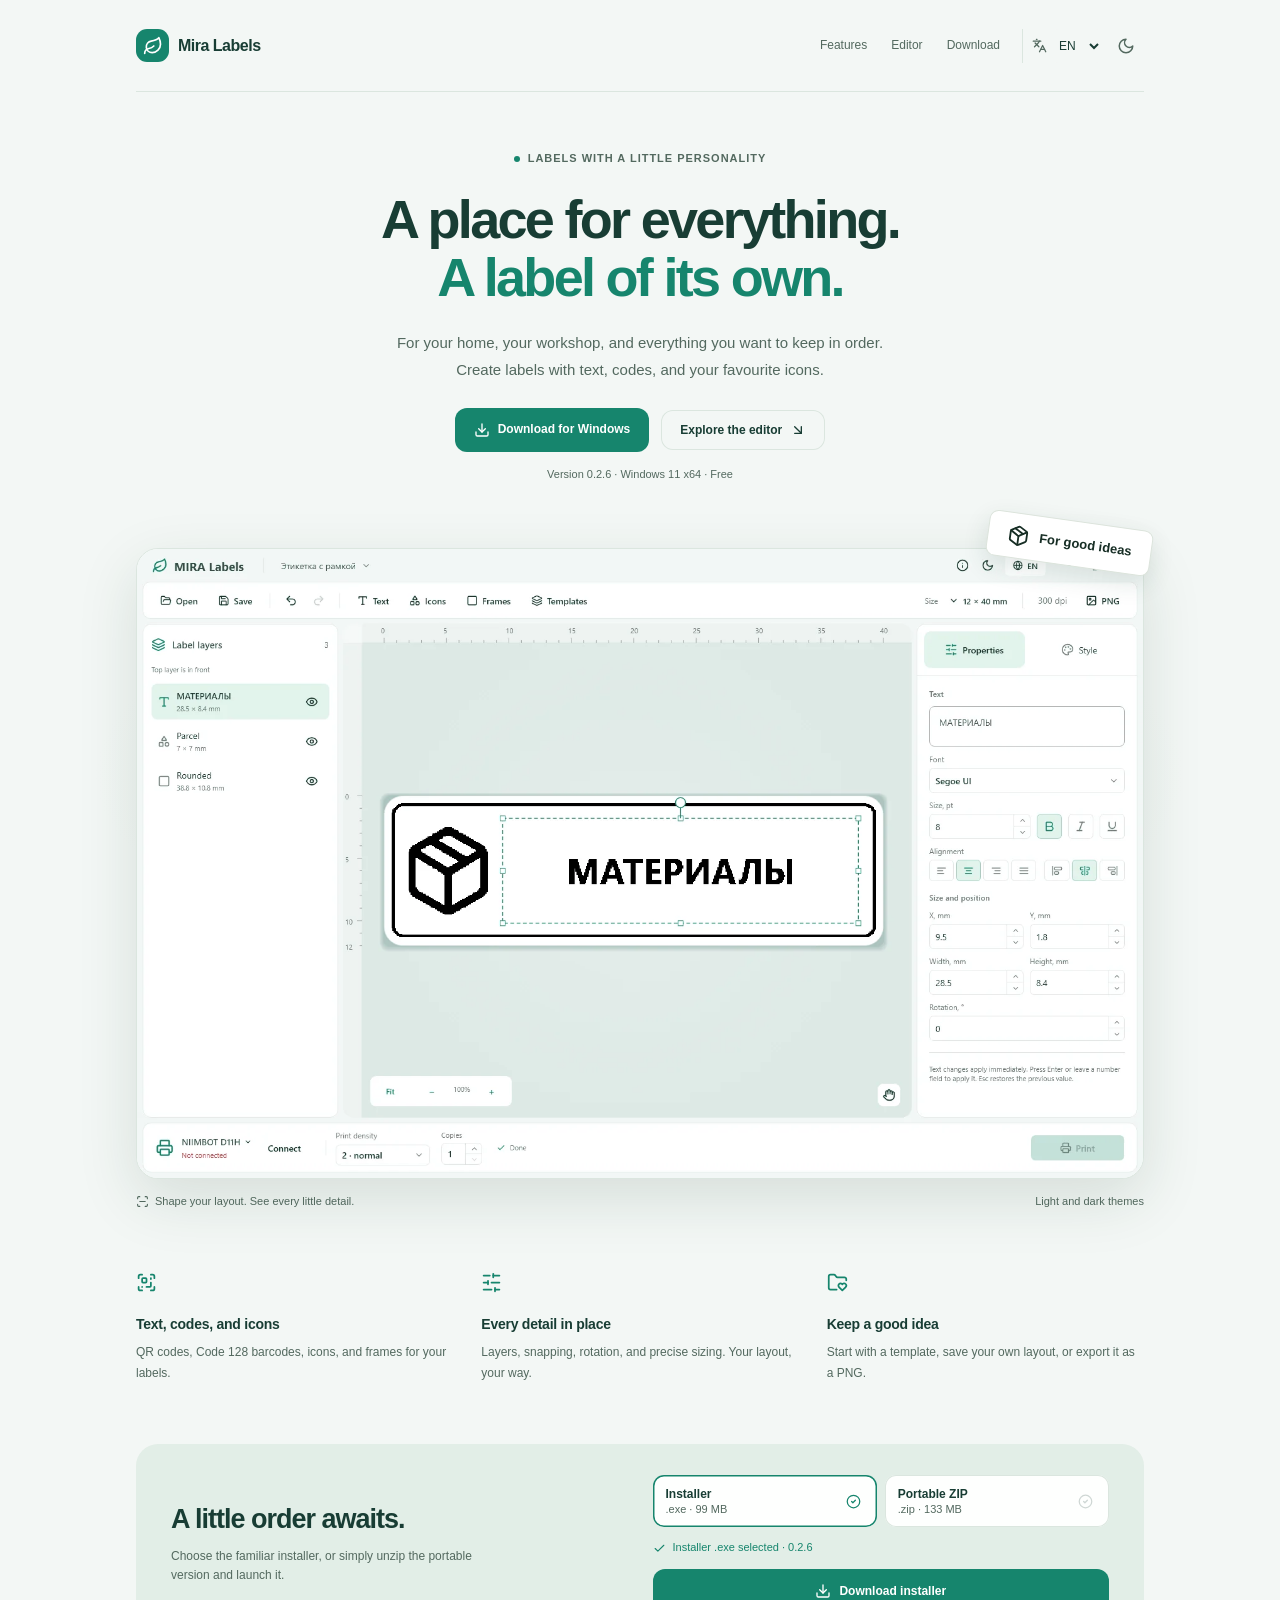
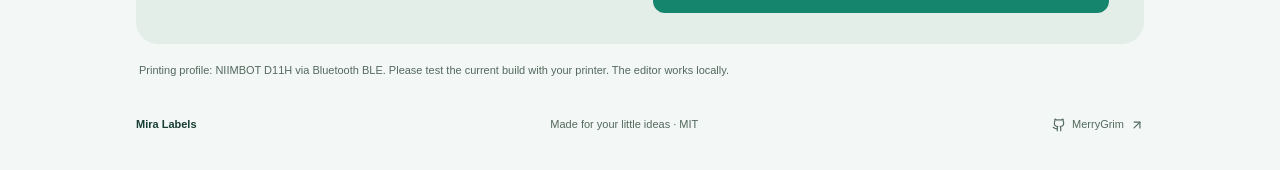
==== index.html @ cce3bb07 "Publish Mint Studio landing with three languages, themes and v0.2.6 downloads" ====
<!doctype html>
<html lang="ru" data-theme="light">
<head>
  <meta charset="utf-8">
  <meta name="viewport" content="width=device-width, initial-scale=1">
  <meta name="color-scheme" content="light dark">
  <meta name="description" content="Создавайте этикетки с текстом, QR, штрихкодами, иконками и рамками. Мира Этикетки для Windows 11, профиль NIIMBOT D11H BLE.">
  <meta property="og:title" content="Мира Этикетки — редактор этикеток для Windows">
  <meta property="og:description" content="Каждой вещи — своя этикетка. Создавайте макеты для дома и мастерской.">
  <meta property="og:type" content="website">
  <title>Мира Этикетки — редактор этикеток для Windows</title>
  <link rel="icon" type="image/svg+xml" href="assets/favicon.svg">
  <script src="assets/preferences.js"></script>
  <link rel="stylesheet" href="assets/site.css">
  <script src="assets/site.js" defer></script>
</head>
<body>
<div id="mira-label-landing">
<div class="ml-page ml-page-a">
      <a class="ml-skip" href="#main" data-i18n="skipContent">Перейти к содержимому</a><div class="ml-shell">
        <header class="ml-nav">
          <a class="ml-brand" href="#top" data-scroll="top"><span class="ml-mark"><svg aria-hidden="true" focusable="false"
  xmlns="http://www.w3.org/2000/svg"
  width="24"
  height="24"
  viewBox="0 0 24 24"
  fill="none"
  stroke="currentColor"
  stroke-width="2"
  stroke-linecap="round"
  stroke-linejoin="round"
>
  <path d="M11 20A7 7 0 0 1 9.8 6.1C15.5 5 17 4.48 19 2c1 2 2 4.18 2 8 0 5.5-4.78 10-10 10Z" />
  <path d="M2 21c0-3 1.85-5.36 5.08-6C9.5 14.52 12 13 13 12" />
</svg></span><span data-i18n="brand">Мира Этикетки</span></a>
          <nav class="ml-links" aria-label="Навигация"><a class="cursor-interaction" href="#features" data-scroll="features" data-i18n="navFeatures">Возможности</a><a class="cursor-interaction" href="#editor" data-scroll="editor" data-i18n="navEditor">Редактор</a><a class="cursor-interaction" href="#download" data-scroll="download" data-i18n="navDownload">Скачать</a></nav>
          <div class="ml-nav-controls"><label class="ml-language"><svg aria-hidden="true" focusable="false"
  xmlns="http://www.w3.org/2000/svg"
  width="24"
  height="24"
  viewBox="0 0 24 24"
  fill="none"
  stroke="currentColor"
  stroke-width="2"
  stroke-linecap="round"
  stroke-linejoin="round"
>
  <path d="m5 8 6 6" />
  <path d="m4 14 6-6 2-3" />
  <path d="M2 5h12" />
  <path d="M7 2h1" />
  <path d="m22 22-5-10-5 10" />
  <path d="M14 18h6" />
</svg><select class="cursor-interaction" data-lang aria-label="Язык сайта"><option value="ru">RU</option><option value="en">EN</option><option value="zh-CN">中文</option></select></label><button type="button" class="ml-theme" data-toggle-theme aria-label="Тёмная тема"><svg aria-hidden="true" focusable="false"
  xmlns="http://www.w3.org/2000/svg"
  width="24"
  height="24"
  viewBox="0 0 24 24"
  fill="none"
  stroke="currentColor"
  stroke-width="2"
  stroke-linecap="round"
  stroke-linejoin="round"
>
  <path d="M12 3a6 6 0 0 0 9 9 9 9 0 1 1-9-9Z" />
</svg></button></div>
        </header>
        <main id="main">
          <div id="top" class="ml-hero-a ml-scroll-target">
            <div class="ml-kicker"><span class="ml-dot"></span><span data-i18n="kicker">Маленький редактор. Ваш большой порядок.</span></div>
            <h1 class="ml-title"><span data-i18n="heroA1">Каждой вещи —</span><br><span class="ml-accent" data-i18n="heroA2">своя этикетка.</span></h1>
            <p class="ml-lede" data-i18n="introA">Для дома, мастерской и всего, что хочется разложить по местам. Создавайте этикетки с текстом, кодами и любимыми иконками.</p>
            <div class="ml-actions"><a class="ml-button" data-download="selected" aria-disabled="true"><svg aria-hidden="true" focusable="false"
  xmlns="http://www.w3.org/2000/svg"
  width="24"
  height="24"
  viewBox="0 0 24 24"
  fill="none"
  stroke="currentColor"
  stroke-width="2"
  stroke-linecap="round"
  stroke-linejoin="round"
>
  <path d="M21 15v4a2 2 0 0 1-2 2H5a2 2 0 0 1-2-2v-4" />
  <polyline points="7 10 12 15 17 10" />
  <line x1="12" x2="12" y1="15" y2="3" />
</svg><span data-i18n="ctaWindows">Скачать для Windows</span></a><button class="ml-button ml-secondary" type="button" data-scroll="editor"><span data-i18n="seeEditor">Посмотреть редактор</span><svg aria-hidden="true" focusable="false"
  xmlns="http://www.w3.org/2000/svg"
  width="24"
  height="24"
  viewBox="0 0 24 24"
  fill="none"
  stroke="currentColor"
  stroke-width="2"
  stroke-linecap="round"
  stroke-linejoin="round"
>
  <path d="m7 7 10 10" />
  <path d="M17 7v10H7" />
</svg></button></div>
            <div class="ml-version" data-version-line>Версия 0.2.6 · Windows 11 x64 · Бесплатно</div>
          </div>
          <section id="editor" class="ml-editor-a ml-scroll-target" aria-label="Редактор этикеток" data-i18n-aria="editorSection">
            <div class="ml-label-corner"><svg aria-hidden="true" focusable="false"
  xmlns="http://www.w3.org/2000/svg"
  width="24"
  height="24"
  viewBox="0 0 24 24"
  fill="none"
  stroke="currentColor"
  stroke-width="2"
  stroke-linecap="round"
  stroke-linejoin="round"
>
  <path d="M11 21.73a2 2 0 0 0 2 0l7-4A2 2 0 0 0 21 16V8a2 2 0 0 0-1-1.73l-7-4a2 2 0 0 0-2 0l-7 4A2 2 0 0 0 3 8v8a2 2 0 0 0 1 1.73z" />
  <path d="M12 22V12" />
  <path d="m3.3 7 7.703 4.734a2 2 0 0 0 1.994 0L20.7 7" />
  <path d="m7.5 4.27 9 5.15" />
</svg><span data-i18n="sampleTools">Для хороших идей</span></div>
            <div class="ml-editor-frame"><img data-editor-screen alt="Интерфейс Мира Этикетки 0.2.6" src="assets/editor-ru-light.webp" width="1600" height="1000" decoding="async" fetchpriority="high"></div>
            <div class="ml-screen-caption"><span><svg aria-hidden="true" focusable="false"
  xmlns="http://www.w3.org/2000/svg"
  width="24"
  height="24"
  viewBox="0 0 24 24"
  fill="none"
  stroke="currentColor"
  stroke-width="2"
  stroke-linecap="round"
  stroke-linejoin="round"
>
  <path d="M3 7V5a2 2 0 0 1 2-2h2" />
  <path d="M17 3h2a2 2 0 0 1 2 2v2" />
  <path d="M21 17v2a2 2 0 0 1-2 2h-2" />
  <path d="M7 21H5a2 2 0 0 1-2-2v-2" />
  <path d="M7 12h10" />
</svg><span data-i18n="screenCaption">Настройте макет. Рассмотрите каждую деталь.</span></span><span data-i18n="lightDark">Светлая и тёмная темы</span></div>
          </section>
          <section id="features" class="ml-features ml-scroll-target" aria-label="Возможности редактора" data-i18n-aria="featuresSection">
            <article class="ml-feature"><svg aria-hidden="true" focusable="false"
  xmlns="http://www.w3.org/2000/svg"
  width="24"
  height="24"
  viewBox="0 0 24 24"
  fill="none"
  stroke="currentColor"
  stroke-width="2"
  stroke-linecap="round"
  stroke-linejoin="round"
>
  <path d="M17 12v4a1 1 0 0 1-1 1h-4" />
  <path d="M17 3h2a2 2 0 0 1 2 2v2" />
  <path d="M17 8V7" />
  <path d="M21 17v2a2 2 0 0 1-2 2h-2" />
  <path d="M3 7V5a2 2 0 0 1 2-2h2" />
  <path d="M7 17h.01" />
  <path d="M7 21H5a2 2 0 0 1-2-2v-2" />
  <rect x="7" y="7" width="5" height="5" rx="1" />
</svg><h2 data-i18n="feature1Title">Не только текст</h2><p data-i18n="feature1Body">QR, штрихкоды Code 128, иконки и рамки — всё для вашей этикетки.</p></article>
            <article class="ml-feature"><svg aria-hidden="true" focusable="false"
  xmlns="http://www.w3.org/2000/svg"
  width="24"
  height="24"
  viewBox="0 0 24 24"
  fill="none"
  stroke="currentColor"
  stroke-width="2"
  stroke-linecap="round"
  stroke-linejoin="round"
>
  <line x1="21" x2="14" y1="4" y2="4" />
  <line x1="10" x2="3" y1="4" y2="4" />
  <line x1="21" x2="12" y1="12" y2="12" />
  <line x1="8" x2="3" y1="12" y2="12" />
  <line x1="21" x2="16" y1="20" y2="20" />
  <line x1="12" x2="3" y1="20" y2="20" />
  <line x1="14" x2="14" y1="2" y2="6" />
  <line x1="8" x2="8" y1="10" y2="14" />
  <line x1="16" x2="16" y1="18" y2="22" />
</svg><h2 data-i18n="feature2Title">Каждая деталь на месте</h2><p data-i18n="feature2Body">Слои, привязки, поворот и точные размеры. Ваш макет — под вашим контролем.</p></article>
            <article class="ml-feature"><svg aria-hidden="true" focusable="false"
  xmlns="http://www.w3.org/2000/svg"
  width="24"
  height="24"
  viewBox="0 0 24 24"
  fill="none"
  stroke="currentColor"
  stroke-width="2"
  stroke-linecap="round"
  stroke-linejoin="round"
>
  <path d="M11 20H4a2 2 0 0 1-2-2V5a2 2 0 0 1 2-2h3.9a2 2 0 0 1 1.69.9l.81 1.2a2 2 0 0 0 1.67.9H20a2 2 0 0 1 2 2v1.5" />
  <path d="M13.9 17.45c-1.2-1.2-1.14-2.8-.2-3.73a2.43 2.43 0 0 1 3.44 0l.36.34.34-.34a2.43 2.43 0 0 1 3.45-.01c.95.95 1 2.53-.2 3.74L17.5 21Z" />
</svg><h2 data-i18n="feature3Title">Сохраните хорошую идею</h2><p data-i18n="feature3Body">Начните с шаблона, сохраните свой макет или экспортируйте его в PNG.</p></article>
          </section>
          <section id="download" class="ml-download ml-scroll-target" aria-label="Скачать приложение" data-i18n-aria="downloadSection">
            <div><h2 data-i18n="downloadTitle">Порядок ждёт.</h2><p data-i18n="downloadBody">Выберите привычную установку или версию, которую достаточно распаковать и запустить.</p></div>
            <div class="ml-download-controls"><div class="ml-file-choices" role="group" aria-label="Формат приложения"><button class="ml-file" type="button" data-format="setup" aria-pressed="true"><b data-i18n="setup">Установщик</b><small>.exe · 99 МБ</small><svg aria-hidden="true" focusable="false"
  xmlns="http://www.w3.org/2000/svg"
  width="24"
  height="24"
  viewBox="0 0 24 24"
  fill="none"
  stroke="currentColor"
  stroke-width="2"
  stroke-linecap="round"
  stroke-linejoin="round"
>
  <circle cx="12" cy="12" r="10" />
  <path d="m9 12 2 2 4-4" />
</svg></button><button class="ml-file" type="button" data-format="zip" aria-pressed="false"><b data-i18n="portable">Без установки</b><small>.zip · 133 МБ</small><svg aria-hidden="true" focusable="false"
  xmlns="http://www.w3.org/2000/svg"
  width="24"
  height="24"
  viewBox="0 0 24 24"
  fill="none"
  stroke="currentColor"
  stroke-width="2"
  stroke-linecap="round"
  stroke-linejoin="round"
>
  <circle cx="12" cy="12" r="10" />
  <path d="m9 12 2 2 4-4" />
</svg></button></div><div class="ml-format-line" aria-live="polite"><svg aria-hidden="true" focusable="false"
  xmlns="http://www.w3.org/2000/svg"
  width="24"
  height="24"
  viewBox="0 0 24 24"
  fill="none"
  stroke="currentColor"
  stroke-width="2"
  stroke-linecap="round"
  stroke-linejoin="round"
>
  <path d="M20 6 9 17l-5-5" />
</svg><span data-selected-format>Выбран установщик .exe · 0.2.6</span></div><a class="ml-button ml-download-button" data-download="selected" aria-disabled="true"><svg aria-hidden="true" focusable="false"
  xmlns="http://www.w3.org/2000/svg"
  width="24"
  height="24"
  viewBox="0 0 24 24"
  fill="none"
  stroke="currentColor"
  stroke-width="2"
  stroke-linecap="round"
  stroke-linejoin="round"
>
  <path d="M21 15v4a2 2 0 0 1-2 2H5a2 2 0 0 1-2-2v-4" />
  <polyline points="7 10 12 15 17 10" />
  <line x1="12" x2="12" y1="15" y2="3" />
</svg><span data-download-label>Скачать установщик</span></a></div>
          </section>
          <p class="ml-compatibility" data-i18n="compatibility">Профиль печати — NIIMBOT D11H через Bluetooth BLE. Работу текущей сборки нужно проверить с вашим принтером. Редактор работает локально.</p>
        </main>
        <footer class="ml-footer"><span class="ml-footer-brand" data-i18n="brand">Мира Этикетки</span><span data-i18n="footer">Сделано для ваших маленьких идей · MIT</span><a class="cursor-interaction" data-author-link href="https://github.com/MerryGrim" target="_blank" rel="noopener noreferrer"><svg aria-hidden="true" focusable="false"
  xmlns="http://www.w3.org/2000/svg"
  width="24"
  height="24"
  viewBox="0 0 24 24"
  fill="none"
  stroke="currentColor"
  stroke-width="2"
  stroke-linecap="round"
  stroke-linejoin="round"
>
  <path d="M15 22v-4a4.8 4.8 0 0 0-1-3.5c3 0 6-2 6-5.5.08-1.25-.27-2.48-1-3.5.28-1.15.28-2.35 0-3.5 0 0-1 0-3 1.5-2.64-.5-5.36-.5-8 0C6 2 5 2 5 2c-.3 1.15-.3 2.35 0 3.5A5.403 5.403 0 0 0 4 9c0 3.5 3 5.5 6 5.5-.39.49-.68 1.05-.85 1.65-.17.6-.22 1.23-.15 1.85v4" />
  <path d="M9 18c-4.51 2-5-2-7-2" />
</svg>MerryGrim<svg aria-hidden="true" focusable="false"
  xmlns="http://www.w3.org/2000/svg"
  width="24"
  height="24"
  viewBox="0 0 24 24"
  fill="none"
  stroke="currentColor"
  stroke-width="2"
  stroke-linecap="round"
  stroke-linejoin="round"
>
  <path d="M7 7h10v10" />
  <path d="M7 17 17 7" />
</svg></a></footer>
      </div>
    </div>

<noscript><p style="margin:0;padding:20px;text-align:center;background:#e2eee7;color:#183d34;font-family:'Segoe UI',sans-serif">Для переключения языка, темы и загрузки приложения включите JavaScript.</p></noscript>
</div>
</body>
</html>
---- assets/site.css ----
:root {color-scheme:light dark}
html {scroll-behavior:smooth}
body {margin:0}

#mira-label-landing { width:100%; background:transparent; }
#mira-label-landing .ml-page {
  --ml-bg:light-dark(#f3f7f5,#11191f);--ml-surface:light-dark(#fefffe,#1b252c);--ml-ink:light-dark(#183d34,#e5f0eb);
  --ml-muted:light-dark(#53695f,#9baea7);--ml-accent:light-dark(#16856d,#78e0d1);--ml-accent-ink:light-dark(#ffffff,#102a25);
  --ml-line:light-dark(#dbe6df,#34433f);--ml-wash:light-dark(#e2eee7,#20332e);--ml-paper:light-dark(#ffffff,#f5f6ef);--ml-paper-ink:#172e25;
  --ml-radius:22px;--ml-title:54px; color-scheme:light dark; background:var(--ml-bg);color:var(--ml-ink);
  font-family:Manrope,"Segoe UI","Microsoft YaHei",sans-serif;font-size:14px;line-height:1.6;
  min-height:100vh; border-radius:0; overflow:hidden; isolation:isolate;
  transition:background-color .22s,color .22s;
}
html[data-theme="light"] #mira-label-landing .ml-page {color-scheme:light}
html[data-theme="dark"] #mira-label-landing .ml-page {color-scheme:dark}
#mira-label-landing .ml-page * {box-sizing:border-box}
#mira-label-landing .ml-page [hidden] {display:none!important}
#mira-label-landing .ml-page h1,#mira-label-landing .ml-page h2,#mira-label-landing .ml-page h3,#mira-label-landing .ml-page p {margin:0}
#mira-label-landing .ml-page :where(button,select,a) {font-family:inherit;color:inherit}
#mira-label-landing .ml-page button,#mira-label-landing .ml-page select {cursor:pointer}
#mira-label-landing .ml-page button {border:0}
#mira-label-landing .ml-page a {text-decoration:none}
#mira-label-landing .ml-page button:focus-visible,#mira-label-landing .ml-page select:focus-visible,#mira-label-landing .ml-page a:focus-visible {outline:3px solid var(--ml-accent);outline-offset:4px}
#mira-label-landing .ml-page [data-lucide],#mira-label-landing .ml-page svg {flex-shrink:0}
#mira-label-landing .ml-shell {width:min(100%,1120px);margin-inline:auto;padding-inline:clamp(20px,5vw,56px)}
#mira-label-landing .ml-nav {display:flex;align-items:center;justify-content:space-between;gap:22px;min-height:92px;border-bottom:1px solid var(--ml-line)}
#mira-label-landing .ml-brand {display:flex;align-items:center;gap:9px;font-size:16px;font-weight:700;letter-spacing:-.5px;white-space:nowrap}
#mira-label-landing .ml-mark {display:grid;place-items:center;width:33px;height:33px;border-radius:11px;background:var(--ml-accent);color:var(--ml-accent-ink)}
#mira-label-landing .ml-mark svg {width:20px!important;height:20px!important}
#mira-label-landing .ml-links {display:flex;gap:24px;margin-left:auto;font-size:12px;font-weight:500}
#mira-label-landing .ml-links a {color:var(--ml-muted);transition:color .18s}
#mira-label-landing .ml-links a:hover {color:var(--ml-accent)}
#mira-label-landing .ml-nav-controls {display:flex;gap:6px;align-items:center}
#mira-label-landing .ml-language {position:relative;display:flex;align-items:center;gap:5px;padding-left:9px;border-left:1px solid var(--ml-line)}
#mira-label-landing .ml-language svg {width:15px;height:15px;color:var(--ml-muted)}
#mira-label-landing .ml-language select {background:var(--ml-bg);font-size:12px;border:0;border-radius:6px;padding:9px 3px;max-width:83px}
#mira-label-landing .ml-theme {display:grid;place-items:center;width:36px;height:36px;border-radius:10px;background:transparent;color:var(--ml-muted)}
#mira-label-landing .ml-theme:hover {background:var(--ml-wash);color:var(--ml-ink)}
#mira-label-landing .ml-theme svg {width:18px;height:18px}
#mira-label-landing .ml-kicker {display:flex;align-items:center;gap:8px;font-size:11px;letter-spacing:.09em;text-transform:uppercase;font-weight:600;color:var(--ml-muted)}
#mira-label-landing .ml-dot {height:6px;width:6px;border-radius:50%;background:var(--ml-accent);display:inline-block;flex-shrink:0}
#mira-label-landing .ml-title {font-size:var(--ml-title);font-weight:650;line-height:1.09;letter-spacing:-2.7px;text-wrap:balance}
#mira-label-landing .ml-title .ml-accent {color:var(--ml-accent)}
#mira-label-landing .ml-lede {font-size:15px;line-height:1.8;color:var(--ml-muted);text-wrap:pretty}
#mira-label-landing .ml-actions {display:flex;align-items:center;gap:12px;flex-wrap:wrap}
#mira-label-landing .ml-button {display:inline-flex;justify-content:center;align-items:center;gap:8px;padding:12px 19px;border-radius:12px;background:var(--ml-accent);color:var(--ml-accent-ink);font-size:12px;font-weight:650;transition:transform .2s,filter .2s}
#mira-label-landing .ml-button:hover {transform:translateY(-2px);filter:brightness(1.07)}
#mira-label-landing .ml-button svg {width:16px;height:16px}
#mira-label-landing .ml-button.ml-secondary {background:transparent;color:var(--ml-ink);box-shadow:inset 0 0 0 1px var(--ml-line)}
#mira-label-landing .ml-version {color:var(--ml-muted);font-size:11px}
#mira-label-landing .ml-hero-a {text-align:center;padding-top:58px;padding-bottom:35px}
#mira-label-landing .ml-hero-a .ml-kicker {justify-content:center;margin-bottom:22px}
#mira-label-landing .ml-hero-a .ml-lede {max-width:510px;margin:22px auto 25px}
#mira-label-landing .ml-hero-a .ml-actions {justify-content:center;margin-bottom:14px}
#mira-label-landing .ml-editor-a {position:relative;padding-top:30px;padding-bottom:49px}
#mira-label-landing .ml-editor-a::before {content:"";position:absolute;z-index:-1;inset:30px -7% 35%;border-radius:50%;background:radial-gradient(ellipse,var(--ml-wash),transparent 67%)}
#mira-label-landing .ml-editor-frame {position:relative;line-height:0;overflow:hidden;border-radius:var(--ml-radius);border:1px solid var(--ml-line);background:var(--ml-surface);box-shadow:0 20px 60px light-dark(#143b2921,#00000042)}
#mira-label-landing .ml-editor-frame img {width:100%;height:auto;display:block;aspect-ratio:1.6;object-fit:contain}
#mira-label-landing .ml-screen-caption {display:flex;align-items:center;justify-content:space-between;gap:15px;font-size:11px;color:var(--ml-muted);margin-top:14px;line-height:1.6}
#mira-label-landing .ml-screen-caption span {display:flex;align-items:center;gap:6px}
#mira-label-landing .ml-screen-caption>span {min-width:0}
#mira-label-landing .ml-screen-caption svg {width:13px;height:13px}
#mira-label-landing .ml-label-corner {position:absolute;right:-8px;top:2px;transform:rotate(8deg);z-index:1;box-shadow:0 9px 24px light-dark(#1b45351f,#00000050);padding:11px 19px;background:var(--ml-paper);color:var(--ml-paper-ink);border-radius:9px;display:flex;align-items:center;gap:10px;line-height:1.4;font-size:13px;font-weight:650;border:1px solid light-dark(#dce4dc,#c3cec8)}
#mira-label-landing .ml-label-corner svg {width:22px;height:22px}
#mira-label-landing .ml-features {display:grid;grid-template-columns:repeat(3,minmax(0,1fr));gap:28px;padding-block:13px 60px}
#mira-label-landing .ml-feature svg {width:21px;height:21px;margin-bottom:13px;color:var(--ml-accent)}
#mira-label-landing .ml-feature h3 {font-size:14px;font-weight:650;letter-spacing:-.25px;margin-bottom:7px}
#mira-label-landing .ml-feature p {font-size:12px;color:var(--ml-muted);line-height:1.75}
#mira-label-landing .ml-download {padding:31px 35px;border-radius:var(--ml-radius);background:var(--ml-wash);display:grid;grid-template-columns:1fr 1fr;gap:25px;align-items:center}
#mira-label-landing .ml-download h2 {font-size:27px;line-height:1.2;letter-spacing:-1px;font-weight:650;margin-bottom:11px}
#mira-label-landing .ml-download p {font-size:12px;color:var(--ml-muted);max-width:330px}
#mira-label-landing .ml-download-controls {display:grid;gap:12px}
#mira-label-landing .ml-file-choices {display:grid;grid-template-columns:1fr 1fr;gap:8px}
#mira-label-landing .ml-file {text-align:left;display:grid;grid-template-columns:1fr 18px;gap:2px 6px;padding:12px 13px;border-radius:11px;background:var(--ml-surface);box-shadow:inset 0 0 0 1px var(--ml-line);font-size:11px;transition:box-shadow .2s,transform .2s}
#mira-label-landing .ml-file:hover {transform:translateY(-2px)}
#mira-label-landing .ml-file[data-selected="true"] {box-shadow:inset 0 0 0 1.5px var(--ml-accent)}
#mira-label-landing .ml-file b {font-size:12px;font-weight:650}
#mira-label-landing .ml-file small {color:var(--ml-muted);font-size:11px;grid-column:1}
#mira-label-landing .ml-file svg {width:15px;height:15px;grid-column:2;grid-row:1/3;align-self:center;opacity:.2}
#mira-label-landing .ml-file[data-selected="true"] svg {opacity:1;color:var(--ml-accent)}
#mira-label-landing .ml-format-line {display:flex;align-items:center;gap:7px;color:var(--ml-accent);font-size:11px;min-height:18px}
#mira-label-landing .ml-format-line svg {width:13px;height:13px}
#mira-label-landing .ml-compatibility {font-size:11px;line-height:1.75;color:var(--ml-muted);padding:17px 3px 0}
#mira-label-landing .ml-footer {display:flex;align-items:center;justify-content:space-between;gap:20px;padding-block:36px;font-size:11px;color:var(--ml-muted)}
#mira-label-landing .ml-footer a {display:inline-flex;align-items:center;gap:6px}
#mira-label-landing .ml-footer svg {width:14px;height:14px}
#mira-label-landing .ml-footer .ml-footer-brand {color:var(--ml-ink);font-weight:600}




























#mira-label-landing .ml-page-b .ml-download {background:var(--ml-surface);border:1px solid var(--ml-line)}
#mira-label-landing .ml-page-b .ml-file {background:var(--ml-bg)}
#mira-label-landing .ml-page-b .ml-footer {padding-top:39px}
#mira-label-landing .ml-scroll-target {scroll-margin-top:18px}
@media(max-width:820px) {
  #mira-label-landing .ml-links {display:none}
  #mira-label-landing .ml-page {--ml-title:46px}







  #mira-label-landing .ml-download {padding:27px;gap:22px}
}
@media(max-width:600px) {
  #mira-label-landing .ml-page {--ml-title:38px}
  #mira-label-landing .ml-nav {min-height:77px;gap:10px}
  #mira-label-landing .ml-brand {font-size:14px;gap:7px}
  #mira-label-landing .ml-mark {width:29px;height:29px;border-radius:9px}
  #mira-label-landing .ml-mark svg {width:18px;height:18px}
  #mira-label-landing .ml-nav-controls {gap:1px}
  #mira-label-landing .ml-language {padding-left:5px;border-left:0;gap:2px}
  #mira-label-landing .ml-language svg {display:none}
  #mira-label-landing .ml-language select {max-width:75px}
  #mira-label-landing .ml-theme {width:32px;height:34px}
  #mira-label-landing .ml-title {letter-spacing:-1.8px}
  #mira-label-landing .ml-hero-a {padding-top:42px;padding-bottom:22px}
  #mira-label-landing .ml-hero-a .ml-lede {font-size:14px;line-height:1.75;margin-top:20px}
  #mira-label-landing .ml-actions {gap:8px}
  #mira-label-landing .ml-actions .ml-button {padding:12px 14px;font-size:11px}
  #mira-label-landing .ml-editor-a {padding-top:30px;padding-bottom:34px}
  #mira-label-landing .ml-label-corner {font-size:11px;padding:8px 12px;top:3px;right:1px;gap:7px}
  #mira-label-landing .ml-label-corner svg {width:18px;height:18px}
  #mira-label-landing .ml-editor-frame {border-radius:12px}
  #mira-label-landing .ml-screen-caption {align-items:flex-start;font-size:11px;gap:10px}
  #mira-label-landing .ml-features {grid-template-columns:1fr;gap:24px;padding-bottom:37px}
  #mira-label-landing .ml-feature {display:grid;grid-template-columns:27px 1fr;gap:2px 12px}
  #mira-label-landing .ml-feature svg {grid-row:1/3;margin:2px 0 0}
  #mira-label-landing .ml-feature h3 {margin:0}
  #mira-label-landing .ml-feature p {grid-column:2}
  #mira-label-landing .ml-download {grid-template-columns:1fr;padding:24px 21px;gap:23px}
  #mira-label-landing .ml-download h2 {font-size:26px}
  #mira-label-landing .ml-footer {flex-wrap:wrap;gap:12px;font-size:11px;padding-block:25px}












}
@media(prefers-reduced-motion:reduce) {#mira-label-landing .ml-page,#mira-label-landing .ml-page * {transition:none!important;scroll-behavior:auto!important}}

#mira-label-landing .ml-download-button {width:100%;font-size:12px;min-height:44px}
#mira-label-landing .ml-file {color:var(--ml-ink)}
#mira-label-landing [aria-disabled="true"] {opacity:.5;cursor:wait}
#mira-label-landing .ml-version a {text-decoration:underline;text-underline-offset:3px}
#mira-label-landing .ml-status {margin-top:12px;font-size:12px;color:var(--ml-muted)}
#mira-label-landing .ml-skip {position:absolute;top:-100px;left:16px;z-index:10;background:var(--ml-accent);color:var(--ml-accent-ink);padding:10px 16px;border-radius:8px}
#mira-label-landing .ml-skip:focus {top:8px}
#mira-label-landing .ml-feature h2 {font-size:14px;font-weight:650;letter-spacing:-.25px;margin-bottom:7px}
@media(max-width:600px) {#mira-label-landing .ml-feature h2 {margin:0}}
@media(prefers-reduced-motion:reduce) {html {scroll-behavior:auto}}
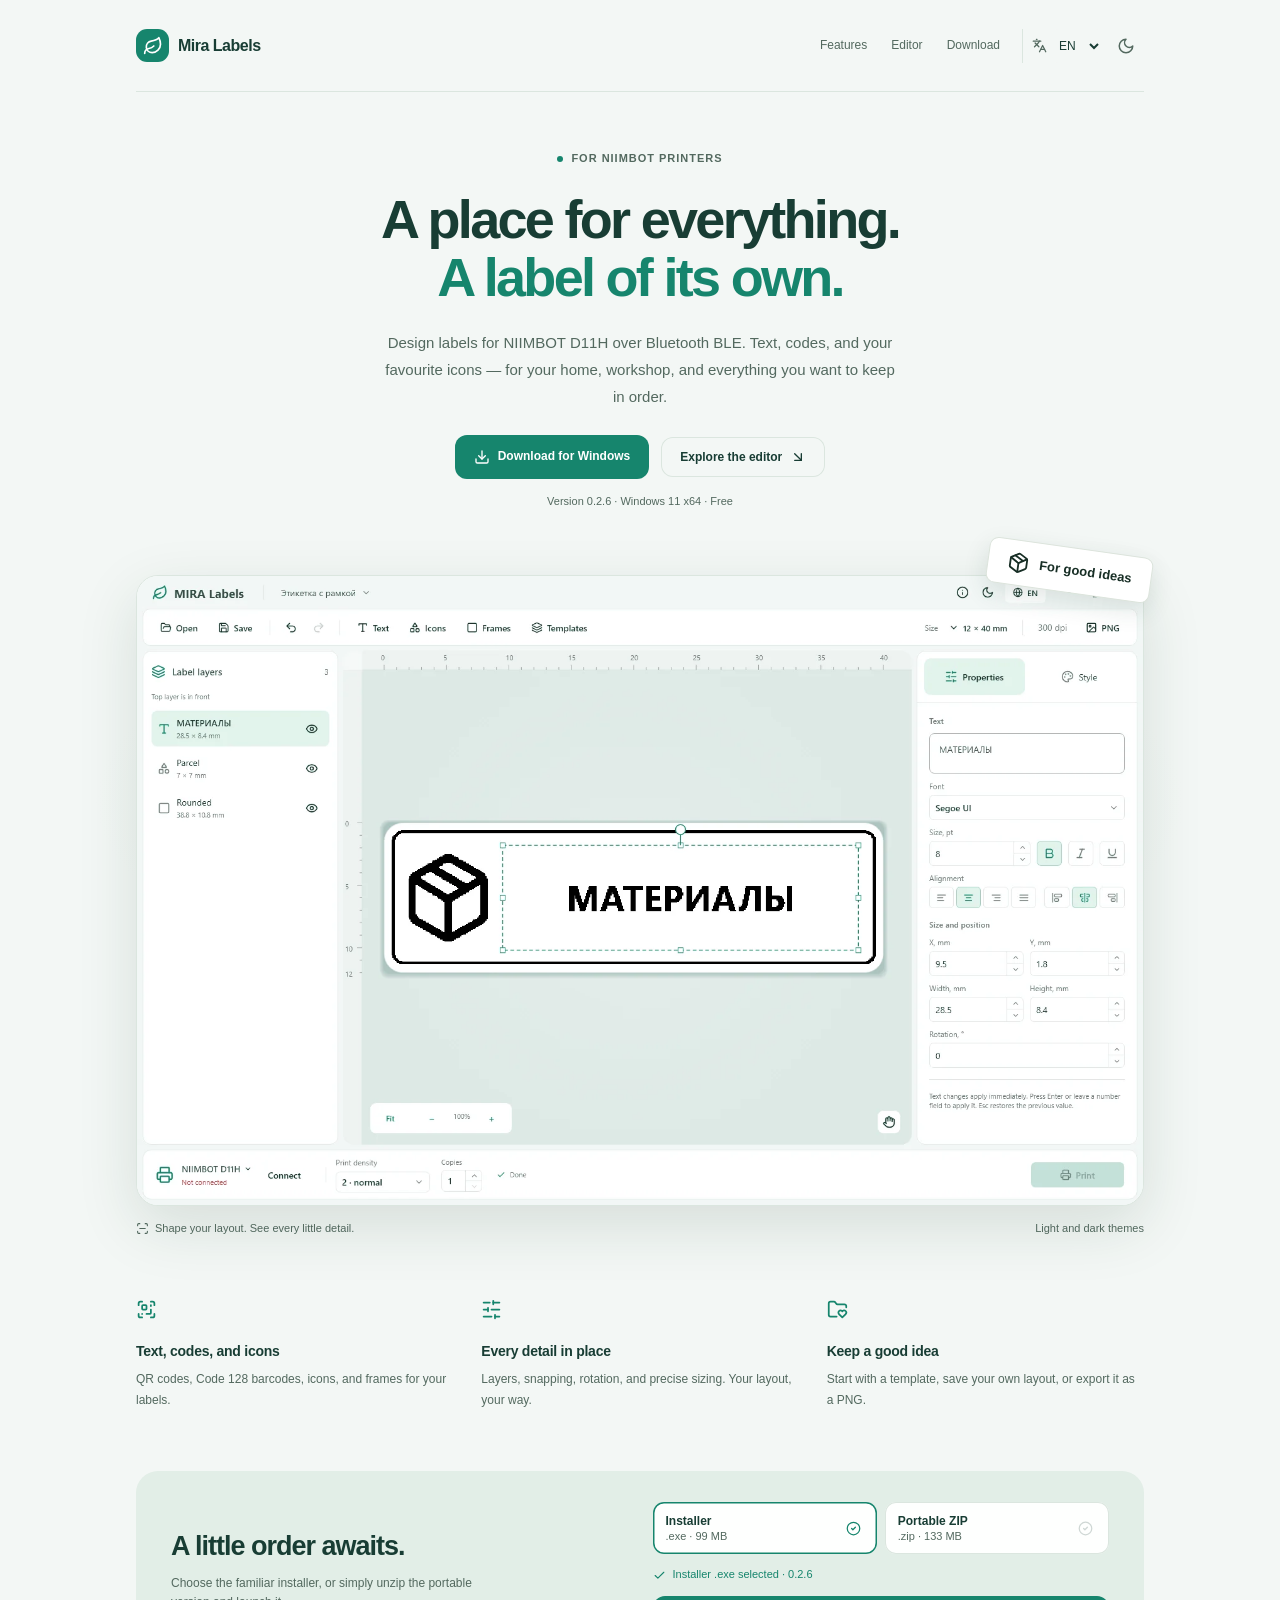
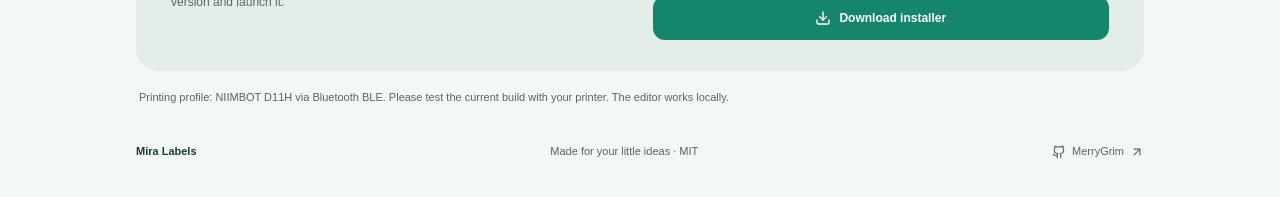
==== commit 2b45456c: "Make NIIMBOT D11H purpose visible in the landing hero" ====
--- a/index.html
+++ b/index.html
@@ -67,9 +67,9 @@
         </header>
         <main id="main">
           <div id="top" class="ml-hero-a ml-scroll-target">
-            <div class="ml-kicker"><span class="ml-dot"></span><span data-i18n="kicker">Маленький редактор. Ваш большой порядок.</span></div>
+            <div class="ml-kicker"><span class="ml-dot"></span><span data-i18n="kicker">Для принтеров NIIMBOT</span></div>
             <h1 class="ml-title"><span data-i18n="heroA1">Каждой вещи —</span><br><span class="ml-accent" data-i18n="heroA2">своя этикетка.</span></h1>
-            <p class="ml-lede" data-i18n="introA">Для дома, мастерской и всего, что хочется разложить по местам. Создавайте этикетки с текстом, кодами и любимыми иконками.</p>
+            <p class="ml-lede" data-i18n="introA">Создавайте этикетки для NIIMBOT D11H с подключением по Bluetooth BLE. Текст, коды и любимые иконки — для дома, мастерской и всего, что хочется разложить по местам.</p>
             <div class="ml-actions"><a class="ml-button" data-download="selected" aria-disabled="true"><svg aria-hidden="true" focusable="false"
   xmlns="http://www.w3.org/2000/svg"
   width="24"
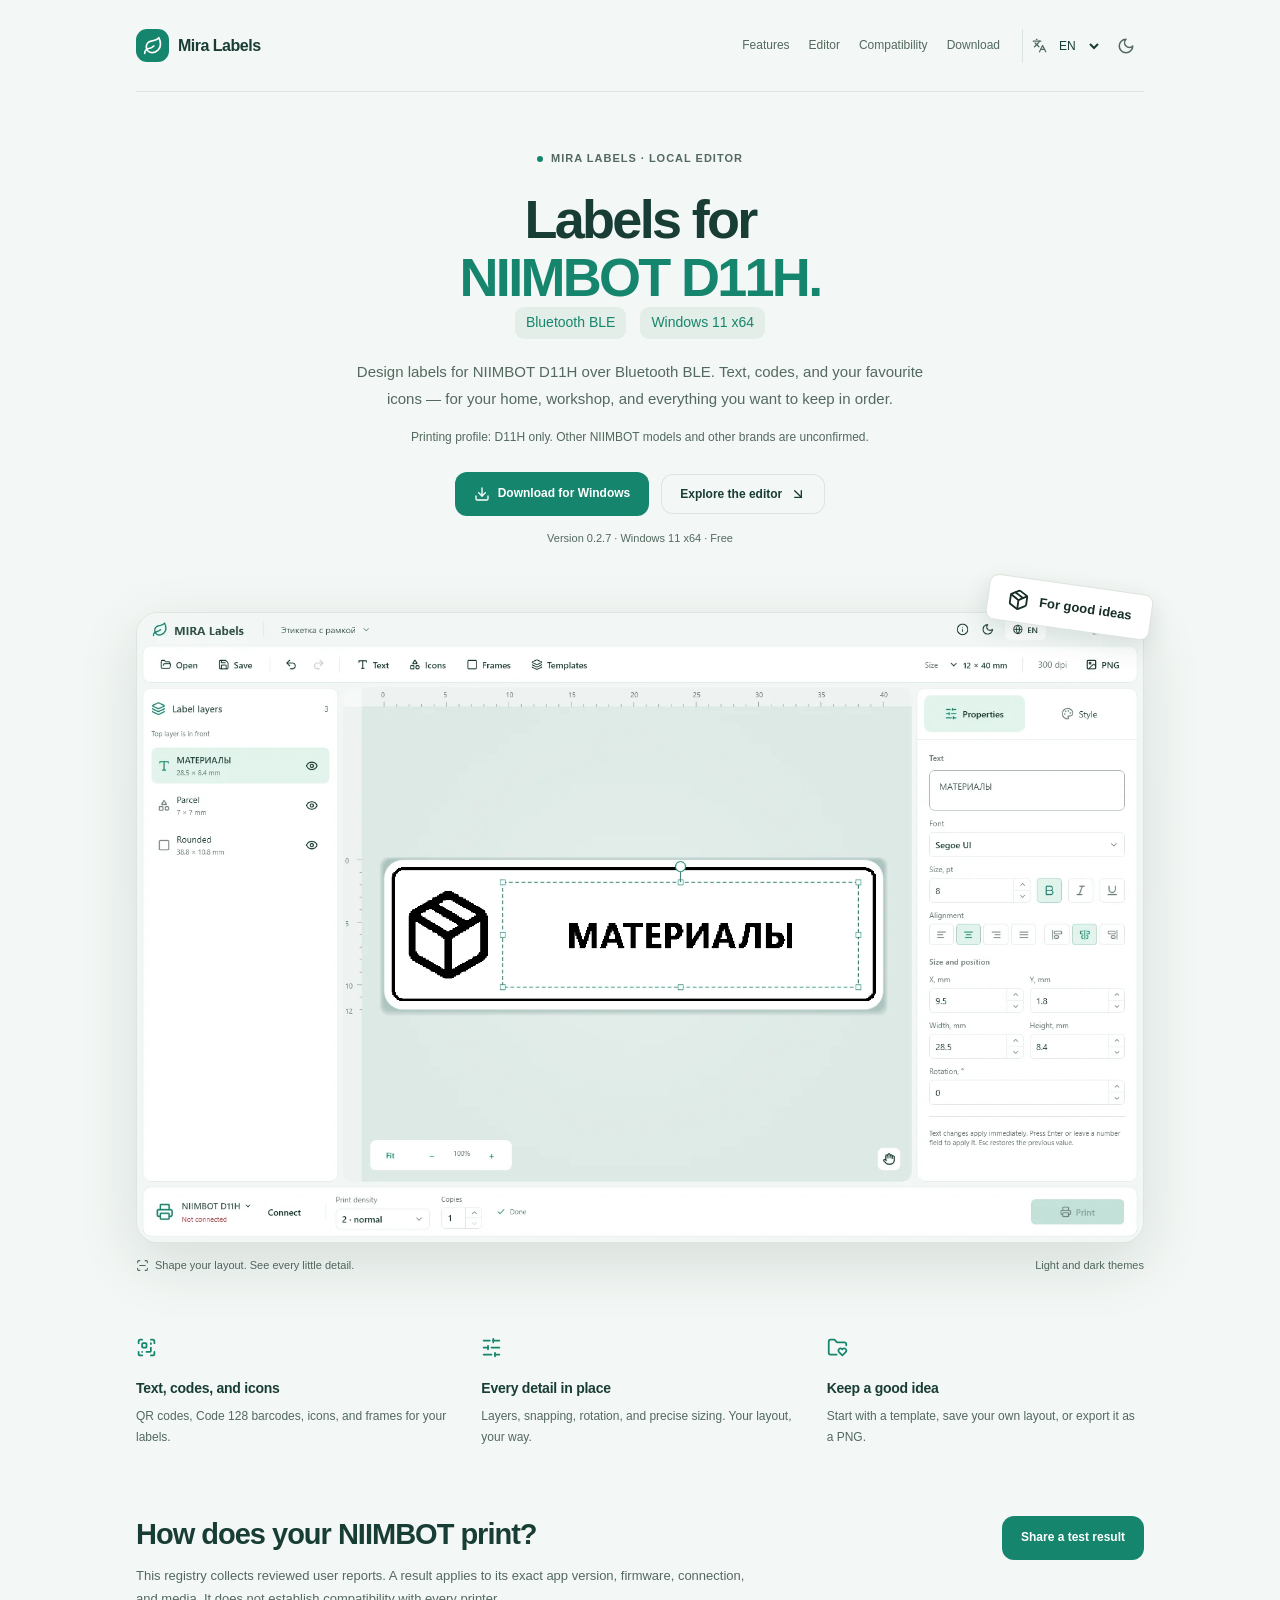
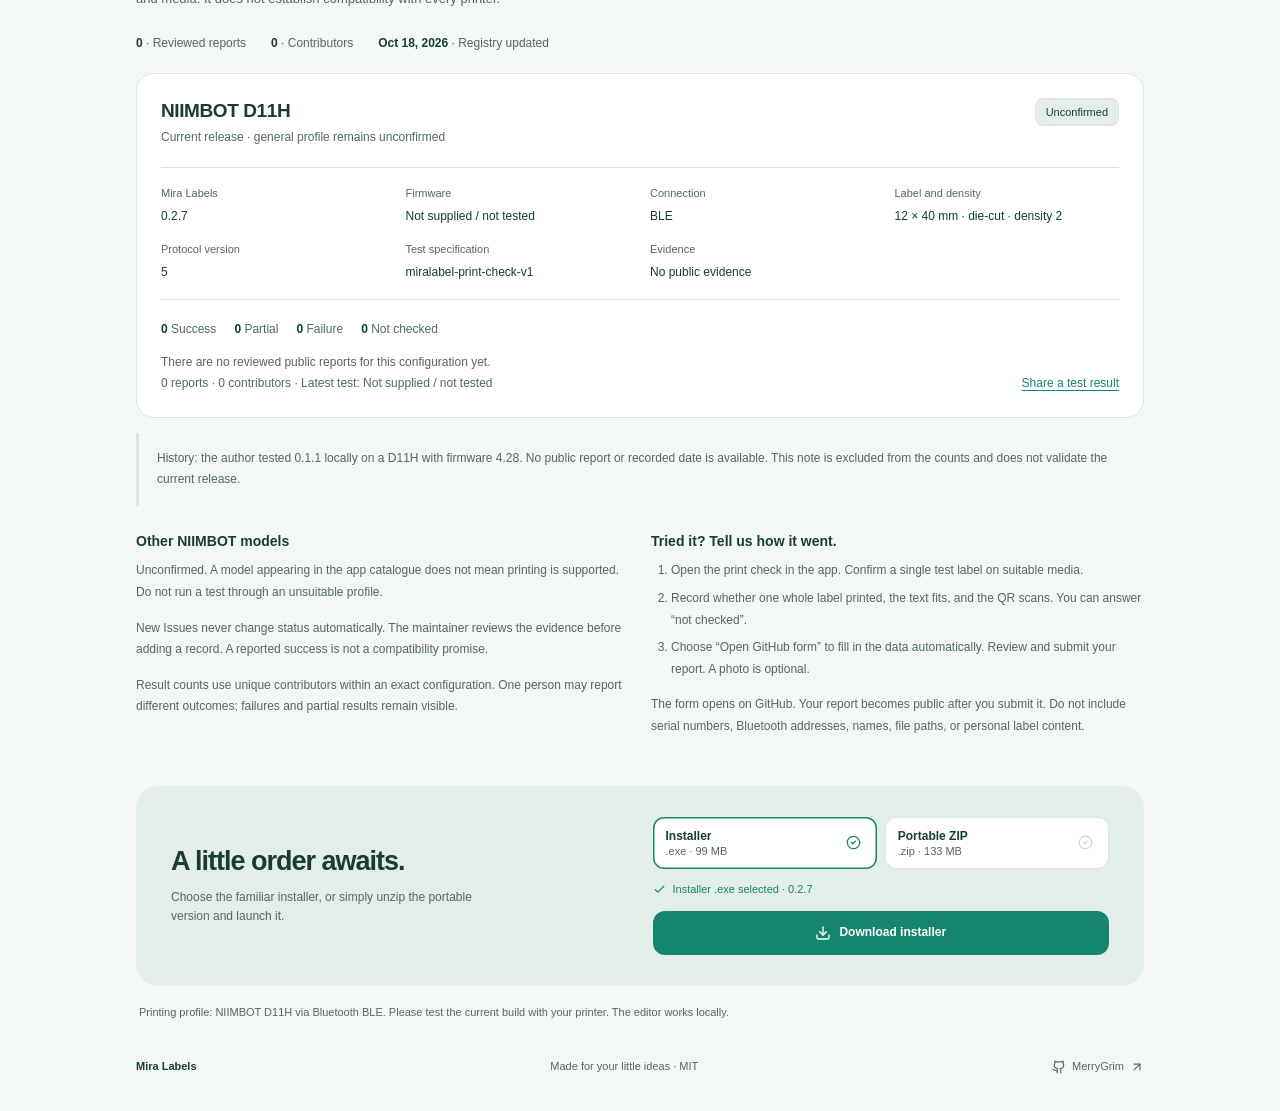
==== commit b08cde81: "Add multilingual print checks, report forms and compatibility registry for 0.2.7" ====
--- a/index.html
+++ b/index.html
@@ -5,13 +5,16 @@
   <meta name="viewport" content="width=device-width, initial-scale=1">
   <meta name="color-scheme" content="light dark">
   <meta name="description" content="Создавайте этикетки с текстом, QR, штрихкодами, иконками и рамками. Мира Этикетки для Windows 11, профиль NIIMBOT D11H BLE.">
-  <meta property="og:title" content="Мира Этикетки — редактор этикеток для Windows">
+  <meta property="og:title" content="Мира Этикетки — NIIMBOT D11H для Windows">
   <meta property="og:description" content="Каждой вещи — своя этикетка. Создавайте макеты для дома и мастерской.">
   <meta property="og:type" content="website">
-  <title>Мира Этикетки — редактор этикеток для Windows</title>
+  <title>Мира Этикетки — NIIMBOT D11H для Windows</title>
   <link rel="icon" type="image/svg+xml" href="assets/favicon.svg">
   <script src="assets/preferences.js"></script>
   <link rel="stylesheet" href="assets/site.css">
+  <link rel="stylesheet" href="assets/compatibility.css">
+  <script src="assets/registry.js" defer></script>
+  <script src="assets/community.js" defer></script>
   <script src="assets/site.js" defer></script>
 </head>
 <body>
@@ -33,7 +36,7 @@
   <path d="M11 20A7 7 0 0 1 9.8 6.1C15.5 5 17 4.48 19 2c1 2 2 4.18 2 8 0 5.5-4.78 10-10 10Z" />
   <path d="M2 21c0-3 1.85-5.36 5.08-6C9.5 14.52 12 13 13 12" />
 </svg></span><span data-i18n="brand">Мира Этикетки</span></a>
-          <nav class="ml-links" aria-label="Навигация"><a class="cursor-interaction" href="#features" data-scroll="features" data-i18n="navFeatures">Возможности</a><a class="cursor-interaction" href="#editor" data-scroll="editor" data-i18n="navEditor">Редактор</a><a class="cursor-interaction" href="#download" data-scroll="download" data-i18n="navDownload">Скачать</a></nav>
+          <nav class="ml-links" aria-label="Навигация"><a href="#features" data-scroll="features" data-i18n="navFeatures">Возможности</a><a href="#editor" data-scroll="editor" data-i18n="navEditor">Редактор</a><a href="#compatibility" data-scroll="compatibility" data-i18n="navCompatibility">Совместимость</a><a href="#download" data-scroll="download" data-i18n="navDownload">Скачать</a></nav>
           <div class="ml-nav-controls"><label class="ml-language"><svg aria-hidden="true" focusable="false"
   xmlns="http://www.w3.org/2000/svg"
   width="24"
@@ -67,9 +70,11 @@
         </header>
         <main id="main">
           <div id="top" class="ml-hero-a ml-scroll-target">
-            <div class="ml-kicker"><span class="ml-dot"></span><span data-i18n="kicker">Для принтеров NIIMBOT</span></div>
-            <h1 class="ml-title"><span data-i18n="heroA1">Каждой вещи —</span><br><span class="ml-accent" data-i18n="heroA2">своя этикетка.</span></h1>
+            <div class="ml-kicker"><span class="ml-dot"></span><span data-i18n="kicker">Мира Этикетки · локальный редактор</span></div>
+            <h1 class="ml-title"><span data-i18n="heroA1">Этикетки для</span><br><span class="ml-accent" data-i18n="heroA2">NIIMBOT D11H.</span></h1>
+            <p class="ml-product-line"><span>Bluetooth BLE</span><span>Windows 11 x64</span></p>
             <p class="ml-lede" data-i18n="introA">Создавайте этикетки для NIIMBOT D11H с подключением по Bluetooth BLE. Текст, коды и любимые иконки — для дома, мастерской и всего, что хочется разложить по местам.</p>
+            <p class="ml-hero-scope" data-i18n="heroScope">Профиль печати — только D11H. Другие модели NIIMBOT и другие марки не подтверждены.</p>
             <div class="ml-actions"><a class="ml-button" data-download="selected" aria-disabled="true"><svg aria-hidden="true" focusable="false"
   xmlns="http://www.w3.org/2000/svg"
   width="24"
@@ -98,7 +103,7 @@
   <path d="m7 7 10 10" />
   <path d="M17 7v10H7" />
 </svg></button></div>
-            <div class="ml-version" data-version-line>Версия 0.2.6 · Windows 11 x64 · Бесплатно</div>
+            <div class="ml-version" data-version-line>Windows 11 x64 · Бесплатно</div>
           </div>
           <section id="editor" class="ml-editor-a ml-scroll-target" aria-label="Редактор этикеток" data-i18n-aria="editorSection">
             <div class="ml-label-corner"><svg aria-hidden="true" focusable="false"
@@ -117,7 +122,7 @@
   <path d="m3.3 7 7.703 4.734a2 2 0 0 0 1.994 0L20.7 7" />
   <path d="m7.5 4.27 9 5.15" />
 </svg><span data-i18n="sampleTools">Для хороших идей</span></div>
-            <div class="ml-editor-frame"><img data-editor-screen alt="Интерфейс Мира Этикетки 0.2.6" src="assets/editor-ru-light.webp" width="1600" height="1000" decoding="async" fetchpriority="high"></div>
+            <div class="ml-editor-frame"><img data-editor-screen alt="Редактор Мира Этикетки" src="assets/editor-ru-light.webp" width="1600" height="1000" decoding="async" fetchpriority="high"></div>
             <div class="ml-screen-caption"><span><svg aria-hidden="true" focusable="false"
   xmlns="http://www.w3.org/2000/svg"
   width="24"
@@ -193,6 +198,13 @@
   <path d="M13.9 17.45c-1.2-1.2-1.14-2.8-.2-3.73a2.43 2.43 0 0 1 3.44 0l.36.34.34-.34a2.43 2.43 0 0 1 3.45-.01c.95.95 1 2.53-.2 3.74L17.5 21Z" />
 </svg><h2 data-i18n="feature3Title">Сохраните хорошую идею</h2><p data-i18n="feature3Body">Начните с шаблона, сохраните свой макет или экспортируйте его в PNG.</p></article>
           </section>
+          <section id="compatibility" class="ml-community ml-scroll-target" aria-labelledby="compatibility-title">
+            <div class="ml-community-heading"><div><h2 id="compatibility-title" data-i18n="communityTitle">Как печатает ваш NIIMBOT?</h2><p data-i18n="communityIntro">Здесь собираются рассмотренные отчёты пользователей. Успех относится к указанным версии приложения, прошивке, подключению и бумаге — его нельзя переносить на все принтеры.</p></div><a class="ml-button ml-report-button" data-report-link href="https://github.com/MerryGrim/MiraLabel/issues/new?template=report-ru.yml" target="_blank" rel="noopener noreferrer" data-i18n="reportButton">Сообщить о проверке</a></div>
+            <div class="ml-registry-summary" data-registry-summary></div>
+            <div class="ml-registry-list" data-registry-list aria-live="polite"><article class="ml-scope-card"><div class="ml-scope-heading"><h3>NIIMBOT D11H · Bluetooth BLE</h3><span class="ml-badge">Не подтверждено</span></div><p class="ml-registry-empty">Публичных проверенных отчётов для текущей версии пока нет.</p></article></div>
+            <p class="ml-local-baseline" data-i18n="baseline">Автор локально проверял 0.1.1 на D11H с прошивкой 4.28. Публичного отчёта нет. Это не подтверждает текущую сборку и не входит в статистику.</p>
+            <div class="ml-community-notes"><div><h3 data-i18n="otherModelsTitle">Другие модели NIIMBOT</h3><p data-i18n="otherModelsBody">Не подтверждены. Наличие модели в каталоге приложения не означает, что печать поддерживается.</p><p class="ml-community-privacy" data-i18n="reviewNote">Новые Issues не меняют статус автоматически. Автор проверяет данные перед добавлением в реестр.</p><p class="ml-community-privacy" data-i18n="countExplanation">Результаты считают уникальных участников в точной конфигурации. Ошибки и частичные результаты сохраняются.</p></div><div><h3 data-i18n="howReportTitle">Проверили? Расскажите о результате.</h3><ol><li data-i18n="reportStep1">В приложении откройте проверку печати и подтвердите одну тестовую этикетку.</li><li data-i18n="reportStep2">Отметьте результат. Можно выбрать «не проверено».</li><li data-i18n="reportStep3">Нажмите «Открыть форму GitHub»: данные появятся автоматически. Проверьте и отправьте отчёт. Фото необязательно.</li></ol><p class="ml-community-privacy" data-i18n="reportPrivacy">Отчёт станет публичным после отправки. Не добавляйте серийный номер, Bluetooth-адрес и личные данные.</p></div></div>
+          </section>
           <section id="download" class="ml-download ml-scroll-target" aria-label="Скачать приложение" data-i18n-aria="downloadSection">
             <div><h2 data-i18n="downloadTitle">Порядок ждёт.</h2><p data-i18n="downloadBody">Выберите привычную установку или версию, которую достаточно распаковать и запустить.</p></div>
             <div class="ml-download-controls"><div class="ml-file-choices" role="group" aria-label="Формат приложения"><button class="ml-file" type="button" data-format="setup" aria-pressed="true"><b data-i18n="setup">Установщик</b><small>.exe · 99 МБ</small><svg aria-hidden="true" focusable="false"
@@ -233,7 +245,7 @@
   stroke-linejoin="round"
 >
   <path d="M20 6 9 17l-5-5" />
-</svg><span data-selected-format>Выбран установщик .exe · 0.2.6</span></div><a class="ml-button ml-download-button" data-download="selected" aria-disabled="true"><svg aria-hidden="true" focusable="false"
+</svg><span data-selected-format>Выбран установщик .exe</span></div><a class="ml-button ml-download-button" data-download="selected" aria-disabled="true"><svg aria-hidden="true" focusable="false"
   xmlns="http://www.w3.org/2000/svg"
   width="24"
   height="24"
--- a/assets/compatibility.css
+++ b/assets/compatibility.css
@@ -0,0 +1,62 @@
+#mira-label-landing .ml-product-line {display:flex;justify-content:center;align-items:center;gap:14px;flex-wrap:wrap;margin:25px auto 0;line-height:1.25}
+#mira-label-landing .ml-product-line strong {font-size:clamp(25px,3.5vw,35px);font-weight:650;letter-spacing:-.8px;color:var(--ml-ink)}
+#mira-label-landing .ml-product-line span {font-size:14px;color:var(--ml-accent);padding:7px 11px;border-radius:9px;background:var(--ml-wash)}
+#mira-label-landing .ml-hero-a .ml-lede {max-width:580px;margin-top:19px}
+#mira-label-landing .ml-hero-scope {max-width:580px;margin:-10px auto 24px!important;font-size:12px;line-height:1.8;color:var(--ml-muted)}
+#mira-label-landing .ml-links {gap:19px}
+#mira-label-landing .ml-community {padding-block:8px 48px}
+#mira-label-landing .ml-community-heading {display:flex;justify-content:space-between;align-items:flex-start;gap:25px;margin-bottom:24px}
+#mira-label-landing .ml-community-heading h2 {font-size:29px;line-height:1.25;letter-spacing:-1px;font-weight:650;margin-bottom:11px}
+#mira-label-landing .ml-community-heading p {font-size:13px;color:var(--ml-muted);max-width:620px;line-height:1.8}
+#mira-label-landing .ml-report-button {white-space:nowrap;flex-shrink:0}
+#mira-label-landing .ml-registry-summary {display:flex;gap:12px 25px;flex-wrap:wrap;margin-bottom:19px;font-size:12px;color:var(--ml-muted)}
+#mira-label-landing .ml-registry-summary strong {color:var(--ml-ink);font-weight:650}
+#mira-label-landing .ml-registry-list {display:grid;gap:15px}
+#mira-label-landing .ml-scope-card {border:1px solid var(--ml-line);border-radius:18px;background:var(--ml-surface);padding:24px;min-width:0}
+#mira-label-landing .ml-scope-heading {display:flex;gap:15px;align-items:flex-start;justify-content:space-between}
+#mira-label-landing .ml-scope-heading h3 {font-size:19px;letter-spacing:-.4px;font-weight:650;line-height:1.4}
+#mira-label-landing .ml-scope-subtitle {font-size:12px;color:var(--ml-muted);margin-top:4px!important}
+#mira-label-landing .ml-badge {display:inline-flex;align-items:center;justify-content:center;gap:6px;flex-shrink:0;max-width:100%;border:1px solid var(--ml-line);background:var(--ml-wash);padding:5px 10px;border-radius:8px;font-size:11px;color:var(--ml-ink);text-align:center;line-height:1.5}
+#mira-label-landing .ml-badge[data-status="failed"],#mira-label-landing .ml-badge[data-status="mixed"] {background:light-dark(#f8e9e6,#402a29);border-color:light-dark(#e4c4bc,#79524a);color:light-dark(#813c2c,#f3b5a6)}
+#mira-label-landing .ml-badge[data-status="partial"] {background:light-dark(#f4eedf,#3c3425);border-color:light-dark(#ded1ae,#73613c);color:light-dark(#72551a,#e6cc8e)}
+#mira-label-landing .ml-scope-details {display:grid;grid-template-columns:repeat(4,minmax(0,1fr));gap:15px 20px;margin:20px 0;padding:17px 0;border-block:1px solid var(--ml-line)}
+#mira-label-landing .ml-scope-details div {min-width:0}
+#mira-label-landing .ml-scope-details dt {font-size:11px;color:var(--ml-muted);margin-bottom:4px}
+#mira-label-landing .ml-scope-details dd {font-size:12px;color:var(--ml-ink);margin:0;overflow-wrap:anywhere}
+#mira-label-landing .ml-scope-counts {display:flex;gap:10px 18px;flex-wrap:wrap;font-size:12px;color:var(--ml-muted);margin-bottom:13px}
+#mira-label-landing .ml-scope-counts strong {color:var(--ml-ink);font-weight:650}
+#mira-label-landing .ml-scope-foot {display:flex;align-items:center;justify-content:space-between;gap:16px;font-size:12px;color:var(--ml-muted)}
+#mira-label-landing .ml-text-link {color:var(--ml-accent);text-decoration:underline!important;text-underline-offset:3px;overflow-wrap:anywhere}
+#mira-label-landing .ml-evidence {margin-top:15px;border-top:1px solid var(--ml-line);padding-top:14px;font-size:12px}
+#mira-label-landing .ml-evidence summary {cursor:pointer;color:var(--ml-accent);padding-block:3px}
+#mira-label-landing .ml-evidence ul {list-style:none;margin:14px 0 0;padding:0;display:grid;gap:14px}
+#mira-label-landing .ml-evidence li {padding:14px;border:1px solid var(--ml-line);border-radius:10px;overflow-wrap:anywhere}
+#mira-label-landing .ml-evidence p {margin-top:6px;color:var(--ml-muted);font-size:12px}
+#mira-label-landing .ml-evidence a {color:var(--ml-accent);text-decoration:underline;text-underline-offset:3px}
+#mira-label-landing .ml-registry-empty {font-size:12px;color:var(--ml-muted);line-height:1.8;margin:0}
+#mira-label-landing .ml-local-baseline {padding:15px 18px;margin-top:15px!important;border-left:3px solid var(--ml-line);font-size:12px;line-height:1.8;color:var(--ml-muted)}
+#mira-label-landing .ml-community-notes {display:grid;grid-template-columns:1fr 1fr;gap:22px;margin-top:24px}
+#mira-label-landing .ml-community-notes h3 {font-size:14px;font-weight:650;margin-bottom:8px}
+#mira-label-landing .ml-community-notes p {font-size:12px;line-height:1.8;color:var(--ml-muted)}
+#mira-label-landing .ml-community-notes ol {padding-left:20px;margin:0;display:grid;gap:6px;font-size:12px;line-height:1.8;color:var(--ml-muted)}
+#mira-label-landing .ml-community-privacy {margin-top:14px!important}
+#mira-label-landing .ml-registry-error {padding:18px;border:1px solid var(--ml-line);border-radius:12px;color:var(--ml-muted)}
+@media(max-width:820px) {
+  #mira-label-landing .ml-community-heading {display:block}
+  #mira-label-landing .ml-report-button {margin-top:17px}
+  #mira-label-landing .ml-scope-details {grid-template-columns:repeat(3,minmax(0,1fr))}
+}
+@media(max-width:600px) {
+  #mira-label-landing .ml-product-line {gap:10px;margin-top:21px}
+  #mira-label-landing .ml-product-line strong {font-size:27px}
+  #mira-label-landing .ml-product-line span {font-size:12px;padding:6px 9px}
+  #mira-label-landing .ml-community {padding-top:0;padding-bottom:33px}
+  #mira-label-landing .ml-community-heading h2 {font-size:25px}
+  #mira-label-landing .ml-scope-card {padding:18px 16px;border-radius:14px}
+  #mira-label-landing .ml-scope-heading {display:block}
+  #mira-label-landing .ml-scope-heading .ml-badge {margin-top:12px}
+  #mira-label-landing .ml-scope-details {grid-template-columns:repeat(2,minmax(0,1fr));gap:14px 10px}
+  #mira-label-landing .ml-scope-foot {align-items:flex-start;flex-direction:column;gap:9px}
+  #mira-label-landing .ml-community-notes {grid-template-columns:1fr;gap:21px}
+  #mira-label-landing .ml-local-baseline {padding:13px;font-size:11px}
+}
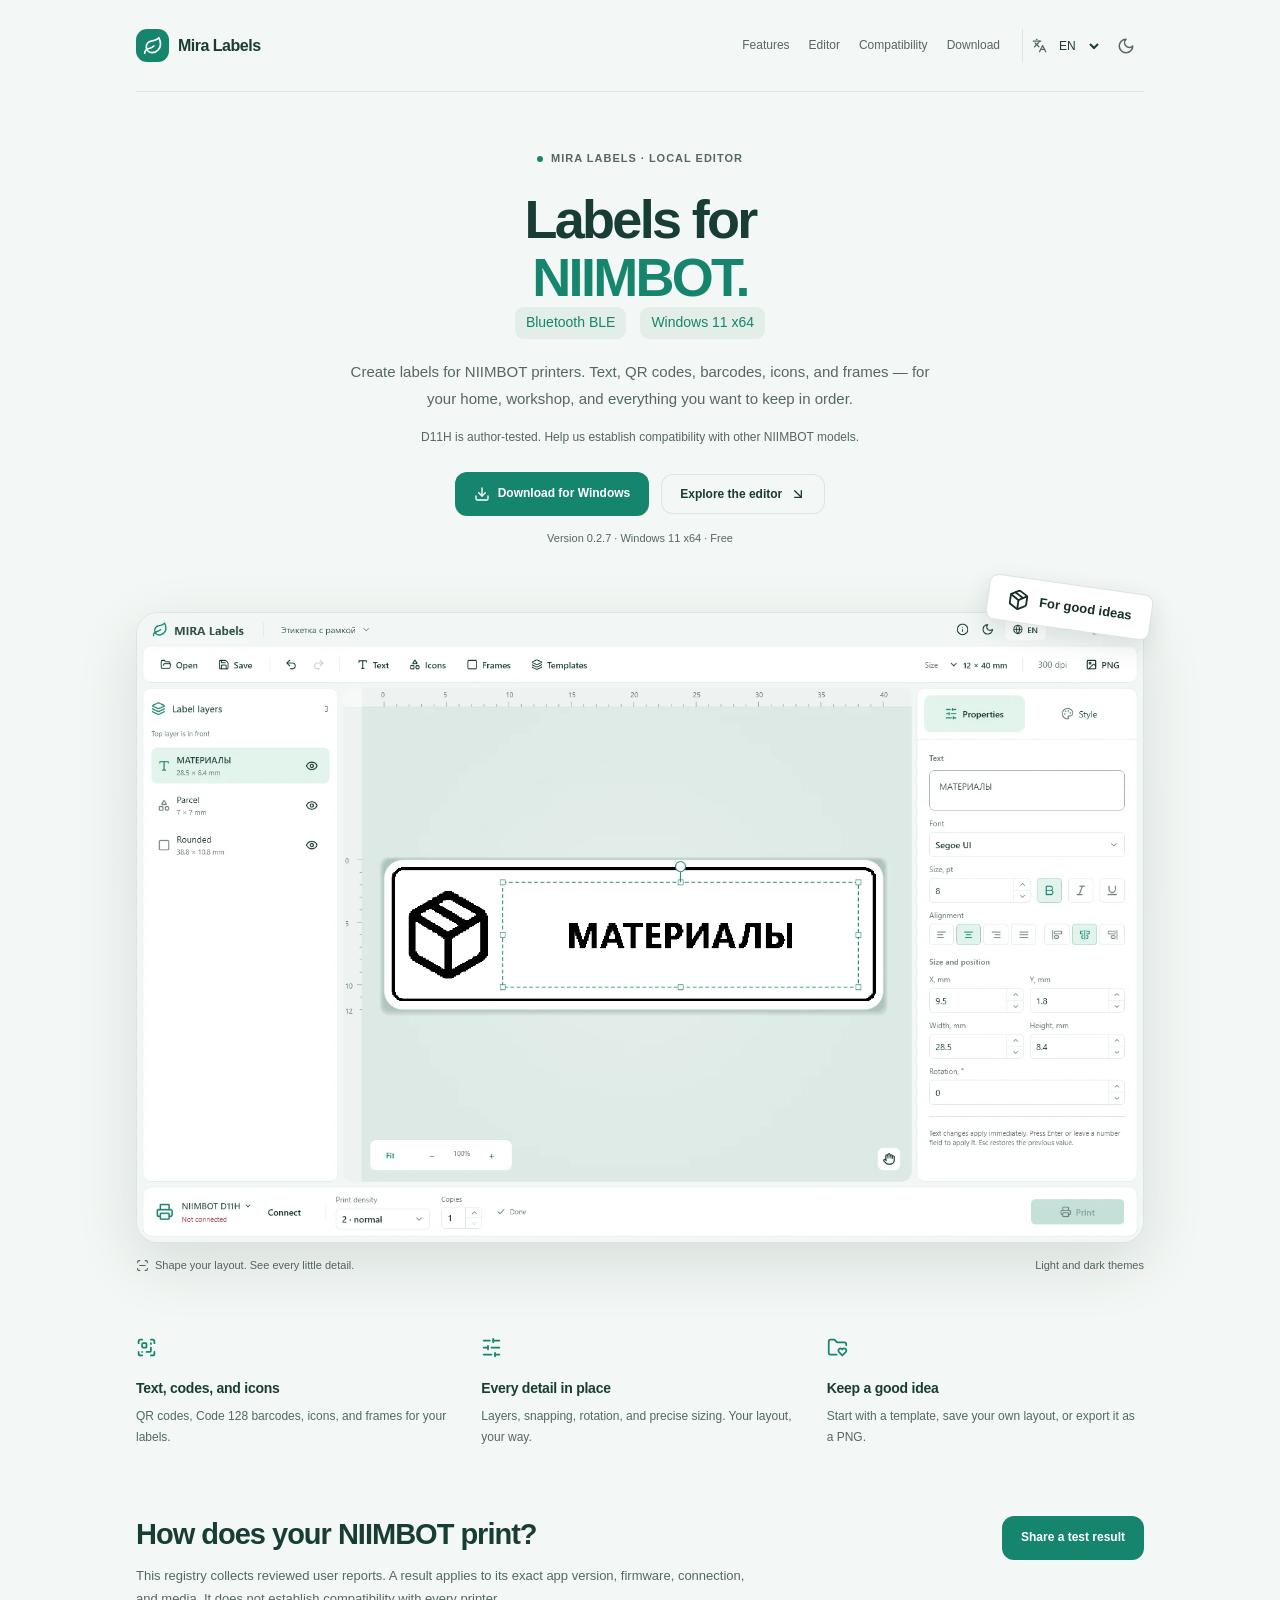
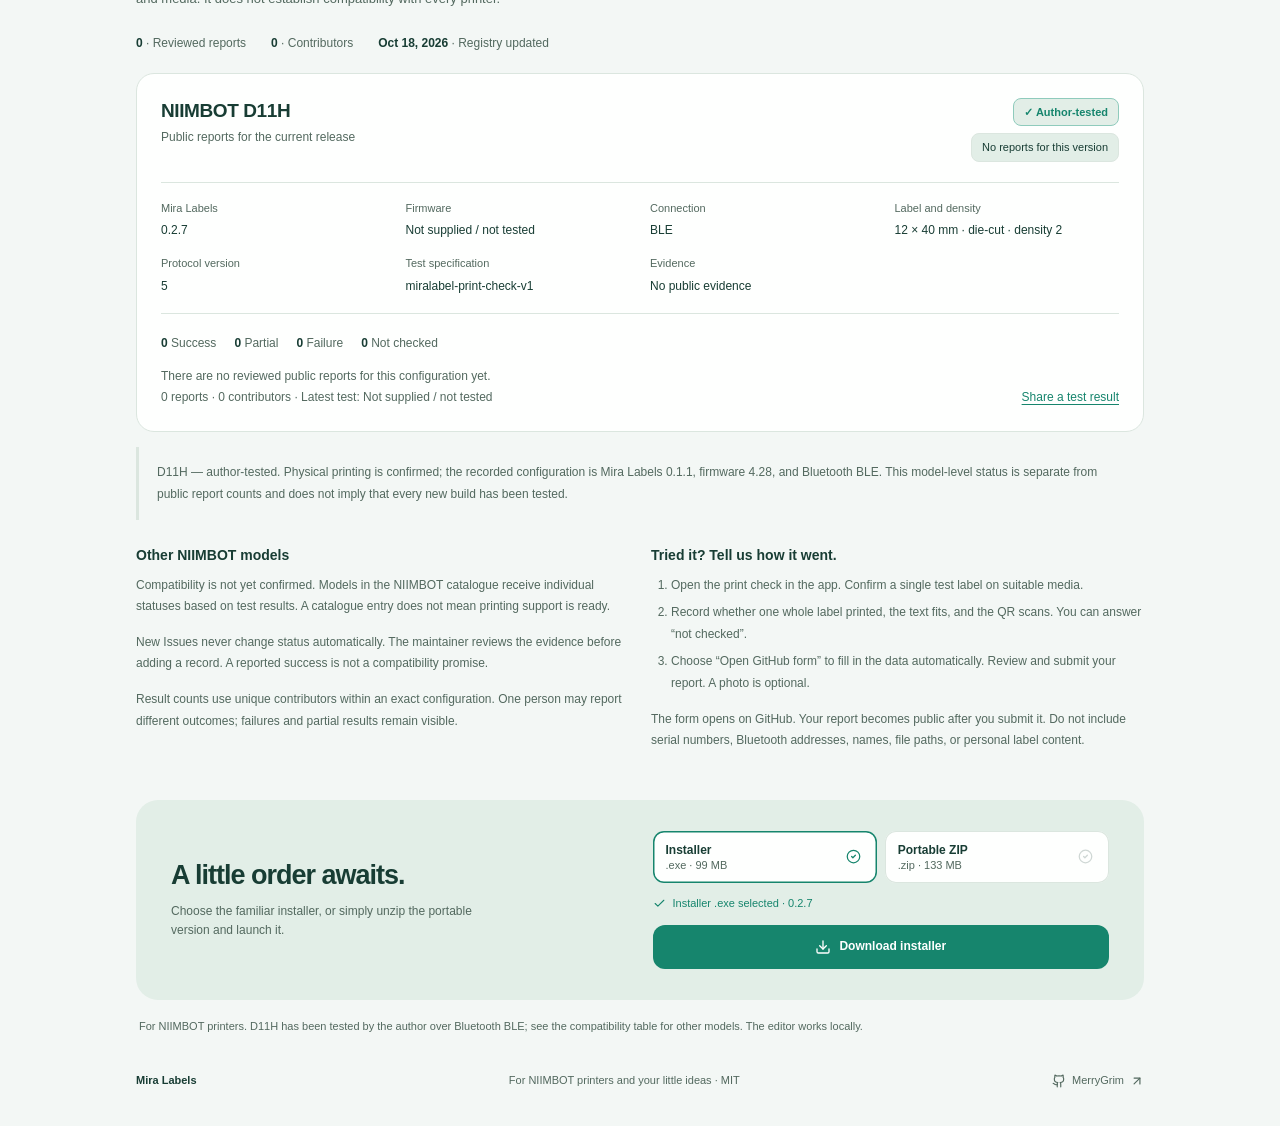
==== commit 94b5e270: "Present NIIMBOT family and mark D11H as author-tested" ====
--- a/index.html
+++ b/index.html
@@ -4,11 +4,11 @@
   <meta charset="utf-8">
   <meta name="viewport" content="width=device-width, initial-scale=1">
   <meta name="color-scheme" content="light dark">
-  <meta name="description" content="Создавайте этикетки с текстом, QR, штрихкодами, иконками и рамками. Мира Этикетки для Windows 11, профиль NIIMBOT D11H BLE.">
-  <meta property="og:title" content="Мира Этикетки — NIIMBOT D11H для Windows">
-  <meta property="og:description" content="Каждой вещи — своя этикетка. Создавайте макеты для дома и мастерской.">
+  <meta name="description" content="Редактор этикеток для принтеров NIIMBOT на Windows 11. Текст, QR, штрихкоды, иконки и рамки. D11H проверен автором; совместимость других моделей уточняется по отчётам.">
+  <meta property="og:title" content="Мира Этикетки — редактор для принтеров NIIMBOT">
+  <meta property="og:description" content="Редактор этикеток для принтеров NIIMBOT на Windows 11. Текст, QR, штрихкоды, иконки и рамки. D11H проверен автором; совместимость других моделей уточняется по отчётам.">
   <meta property="og:type" content="website">
-  <title>Мира Этикетки — NIIMBOT D11H для Windows</title>
+  <title>Мира Этикетки — редактор для принтеров NIIMBOT</title>
   <link rel="icon" type="image/svg+xml" href="assets/favicon.svg">
   <script src="assets/preferences.js"></script>
   <link rel="stylesheet" href="assets/site.css">
@@ -71,10 +71,10 @@
         <main id="main">
           <div id="top" class="ml-hero-a ml-scroll-target">
             <div class="ml-kicker"><span class="ml-dot"></span><span data-i18n="kicker">Мира Этикетки · локальный редактор</span></div>
-            <h1 class="ml-title"><span data-i18n="heroA1">Этикетки для</span><br><span class="ml-accent" data-i18n="heroA2">NIIMBOT D11H.</span></h1>
+            <h1 class="ml-title"><span data-i18n="heroA1">Этикетки для</span><br><span class="ml-accent" data-i18n="heroA2">NIIMBOT.</span></h1>
             <p class="ml-product-line"><span>Bluetooth BLE</span><span>Windows 11 x64</span></p>
-            <p class="ml-lede" data-i18n="introA">Создавайте этикетки для NIIMBOT D11H с подключением по Bluetooth BLE. Текст, коды и любимые иконки — для дома, мастерской и всего, что хочется разложить по местам.</p>
-            <p class="ml-hero-scope" data-i18n="heroScope">Профиль печати — только D11H. Другие модели NIIMBOT и другие марки не подтверждены.</p>
+            <p class="ml-lede" data-i18n="introA">Создавайте этикетки для принтеров NIIMBOT. Текст, QR, штрихкоды, иконки и рамки — для дома, мастерской и всего, что хочется разложить по местам.</p>
+            <p class="ml-hero-scope" data-i18n="heroScope">D11H проверен автором. Совместимость других моделей NIIMBOT проверяем вместе.</p>
             <div class="ml-actions"><a class="ml-button" data-download="selected" aria-disabled="true"><svg aria-hidden="true" focusable="false"
   xmlns="http://www.w3.org/2000/svg"
   width="24"
@@ -161,7 +161,7 @@
   <path d="M7 17h.01" />
   <path d="M7 21H5a2 2 0 0 1-2-2v-2" />
   <rect x="7" y="7" width="5" height="5" rx="1" />
-</svg><h2 data-i18n="feature1Title">Не только текст</h2><p data-i18n="feature1Body">QR, штрихкоды Code 128, иконки и рамки — всё для вашей этикетки.</p></article>
+</svg><h2 data-i18n="feature1Title">Текст, коды и иконки</h2><p data-i18n="feature1Body">QR, штрихкоды Code 128, иконки и рамки — всё для вашей этикетки.</p></article>
             <article class="ml-feature"><svg aria-hidden="true" focusable="false"
   xmlns="http://www.w3.org/2000/svg"
   width="24"
@@ -201,9 +201,9 @@
           <section id="compatibility" class="ml-community ml-scroll-target" aria-labelledby="compatibility-title">
             <div class="ml-community-heading"><div><h2 id="compatibility-title" data-i18n="communityTitle">Как печатает ваш NIIMBOT?</h2><p data-i18n="communityIntro">Здесь собираются рассмотренные отчёты пользователей. Успех относится к указанным версии приложения, прошивке, подключению и бумаге — его нельзя переносить на все принтеры.</p></div><a class="ml-button ml-report-button" data-report-link href="https://github.com/MerryGrim/MiraLabel/issues/new?template=report-ru.yml" target="_blank" rel="noopener noreferrer" data-i18n="reportButton">Сообщить о проверке</a></div>
             <div class="ml-registry-summary" data-registry-summary></div>
-            <div class="ml-registry-list" data-registry-list aria-live="polite"><article class="ml-scope-card"><div class="ml-scope-heading"><h3>NIIMBOT D11H · Bluetooth BLE</h3><span class="ml-badge">Не подтверждено</span></div><p class="ml-registry-empty">Публичных проверенных отчётов для текущей версии пока нет.</p></article></div>
-            <p class="ml-local-baseline" data-i18n="baseline">Автор локально проверял 0.1.1 на D11H с прошивкой 4.28. Публичного отчёта нет. Это не подтверждает текущую сборку и не входит в статистику.</p>
-            <div class="ml-community-notes"><div><h3 data-i18n="otherModelsTitle">Другие модели NIIMBOT</h3><p data-i18n="otherModelsBody">Не подтверждены. Наличие модели в каталоге приложения не означает, что печать поддерживается.</p><p class="ml-community-privacy" data-i18n="reviewNote">Новые Issues не меняют статус автоматически. Автор проверяет данные перед добавлением в реестр.</p><p class="ml-community-privacy" data-i18n="countExplanation">Результаты считают уникальных участников в точной конфигурации. Ошибки и частичные результаты сохраняются.</p></div><div><h3 data-i18n="howReportTitle">Проверили? Расскажите о результате.</h3><ol><li data-i18n="reportStep1">В приложении откройте проверку печати и подтвердите одну тестовую этикетку.</li><li data-i18n="reportStep2">Отметьте результат. Можно выбрать «не проверено».</li><li data-i18n="reportStep3">Нажмите «Открыть форму GitHub»: данные появятся автоматически. Проверьте и отправьте отчёт. Фото необязательно.</li></ol><p class="ml-community-privacy" data-i18n="reportPrivacy">Отчёт станет публичным после отправки. Не добавляйте серийный номер, Bluetooth-адрес и личные данные.</p></div></div>
+            <div class="ml-registry-list" data-registry-list aria-live="polite"><article class="ml-scope-card"><div class="ml-scope-heading"><h3>NIIMBOT D11H · Bluetooth BLE</h3><div class="ml-scope-badges"><span class="ml-badge" data-status="owner-verified">✓ Проверено автором</span><span class="ml-badge">Нет отчётов для этой версии</span></div></div><p class="ml-registry-empty">Публичных проверенных отчётов для текущей версии пока нет.</p></article></div>
+            <p class="ml-local-baseline" data-i18n="baseline">D11H — проверено автором. Реальная печать подтверждена; зафиксированная конфигурация: Мира Этикетки 0.1.1, прошивка 4.28, Bluetooth BLE. Эта отметка модели не входит в число публичных отчётов и не означает отдельную проверку каждой новой сборки.</p>
+            <div class="ml-community-notes"><div><h3 data-i18n="otherModelsTitle">Другие модели NIIMBOT</h3><p data-i18n="otherModelsBody">Совместимость пока не подтверждена. Модели из каталога NIIMBOT получают отдельные статусы по результатам проверок. Наличие модели в каталоге не означает готовую поддержку печати.</p><p class="ml-community-privacy" data-i18n="reviewNote">Новые Issues не меняют статус автоматически. Автор проверяет данные и добавляет их в реестр. Сообщение об успехе — ещё не обещание совместимости.</p><p class="ml-community-privacy" data-i18n="countExplanation">Результаты считают уникальных участников в точной конфигурации. Один участник может сообщить разные исходы; ошибки и частичные результаты сохраняются.</p></div><div><h3 data-i18n="howReportTitle">Проверили? Расскажите о результате.</h3><ol><li data-i18n="reportStep1">В приложении откройте проверку печати. Подтвердите одну тестовую этикетку на подходящей бумаге.</li><li data-i18n="reportStep2">Отметьте, что получилось: целая этикетка, текст без обрезки и сканирование QR. Можно выбрать «не проверено».</li><li data-i18n="reportStep3">Нажмите «Открыть форму GitHub»: данные появятся автоматически. Проверьте и отправьте отчёт. Фото необязательно.</li></ol><p class="ml-community-privacy" data-i18n="reportPrivacy">Форма открывается на GitHub. Отчёт станет публичным после вашей отправки. Не добавляйте серийный номер, Bluetooth-адрес, имена, пути к файлам или личные этикетки.</p></div></div>
           </section>
           <section id="download" class="ml-download ml-scroll-target" aria-label="Скачать приложение" data-i18n-aria="downloadSection">
             <div><h2 data-i18n="downloadTitle">Порядок ждёт.</h2><p data-i18n="downloadBody">Выберите привычную установку или версию, которую достаточно распаковать и запустить.</p></div>
@@ -261,9 +261,9 @@
   <line x1="12" x2="12" y1="15" y2="3" />
 </svg><span data-download-label>Скачать установщик</span></a></div>
           </section>
-          <p class="ml-compatibility" data-i18n="compatibility">Профиль печати — NIIMBOT D11H через Bluetooth BLE. Работу текущей сборки нужно проверить с вашим принтером. Редактор работает локально.</p>
+          <p class="ml-compatibility" data-i18n="compatibility">Для принтеров NIIMBOT. D11H проверен автором через Bluetooth BLE; статус других моделей — в таблице совместимости. Редактор работает локально.</p>
         </main>
-        <footer class="ml-footer"><span class="ml-footer-brand" data-i18n="brand">Мира Этикетки</span><span data-i18n="footer">Сделано для ваших маленьких идей · MIT</span><a class="cursor-interaction" data-author-link href="https://github.com/MerryGrim" target="_blank" rel="noopener noreferrer"><svg aria-hidden="true" focusable="false"
+        <footer class="ml-footer"><span class="ml-footer-brand" data-i18n="brand">Мира Этикетки</span><span data-i18n="footer">Для принтеров NIIMBOT и ваших маленьких идей · MIT</span><a class="cursor-interaction" data-author-link href="https://github.com/MerryGrim" target="_blank" rel="noopener noreferrer"><svg aria-hidden="true" focusable="false"
   xmlns="http://www.w3.org/2000/svg"
   width="24"
   height="24"
--- a/assets/compatibility.css
+++ b/assets/compatibility.css
@@ -14,6 +14,8 @@
 #mira-label-landing .ml-registry-list {display:grid;gap:15px}
 #mira-label-landing .ml-scope-card {border:1px solid var(--ml-line);border-radius:18px;background:var(--ml-surface);padding:24px;min-width:0}
 #mira-label-landing .ml-scope-heading {display:flex;gap:15px;align-items:flex-start;justify-content:space-between}
+#mira-label-landing .ml-scope-badges {display:flex;align-items:flex-end;flex-direction:column;gap:7px;min-width:0}
+#mira-label-landing .ml-badge[data-status="owner-verified"] {color:var(--ml-accent);border-color:light-dark(#8fcbbc,#347c71);font-weight:650}
 #mira-label-landing .ml-scope-heading h3 {font-size:19px;letter-spacing:-.4px;font-weight:650;line-height:1.4}
 #mira-label-landing .ml-scope-subtitle {font-size:12px;color:var(--ml-muted);margin-top:4px!important}
 #mira-label-landing .ml-badge {display:inline-flex;align-items:center;justify-content:center;gap:6px;flex-shrink:0;max-width:100%;border:1px solid var(--ml-line);background:var(--ml-wash);padding:5px 10px;border-radius:8px;font-size:11px;color:var(--ml-ink);text-align:center;line-height:1.5}
@@ -55,6 +57,8 @@
   #mira-label-landing .ml-scope-card {padding:18px 16px;border-radius:14px}
   #mira-label-landing .ml-scope-heading {display:block}
   #mira-label-landing .ml-scope-heading .ml-badge {margin-top:12px}
+  #mira-label-landing .ml-scope-badges {align-items:flex-start;gap:5px;margin-top:12px}
+  #mira-label-landing .ml-scope-heading .ml-scope-badges .ml-badge {margin-top:0}
   #mira-label-landing .ml-scope-details {grid-template-columns:repeat(2,minmax(0,1fr));gap:14px 10px}
   #mira-label-landing .ml-scope-foot {align-items:flex-start;flex-direction:column;gap:9px}
   #mira-label-landing .ml-community-notes {grid-template-columns:1fr;gap:21px}
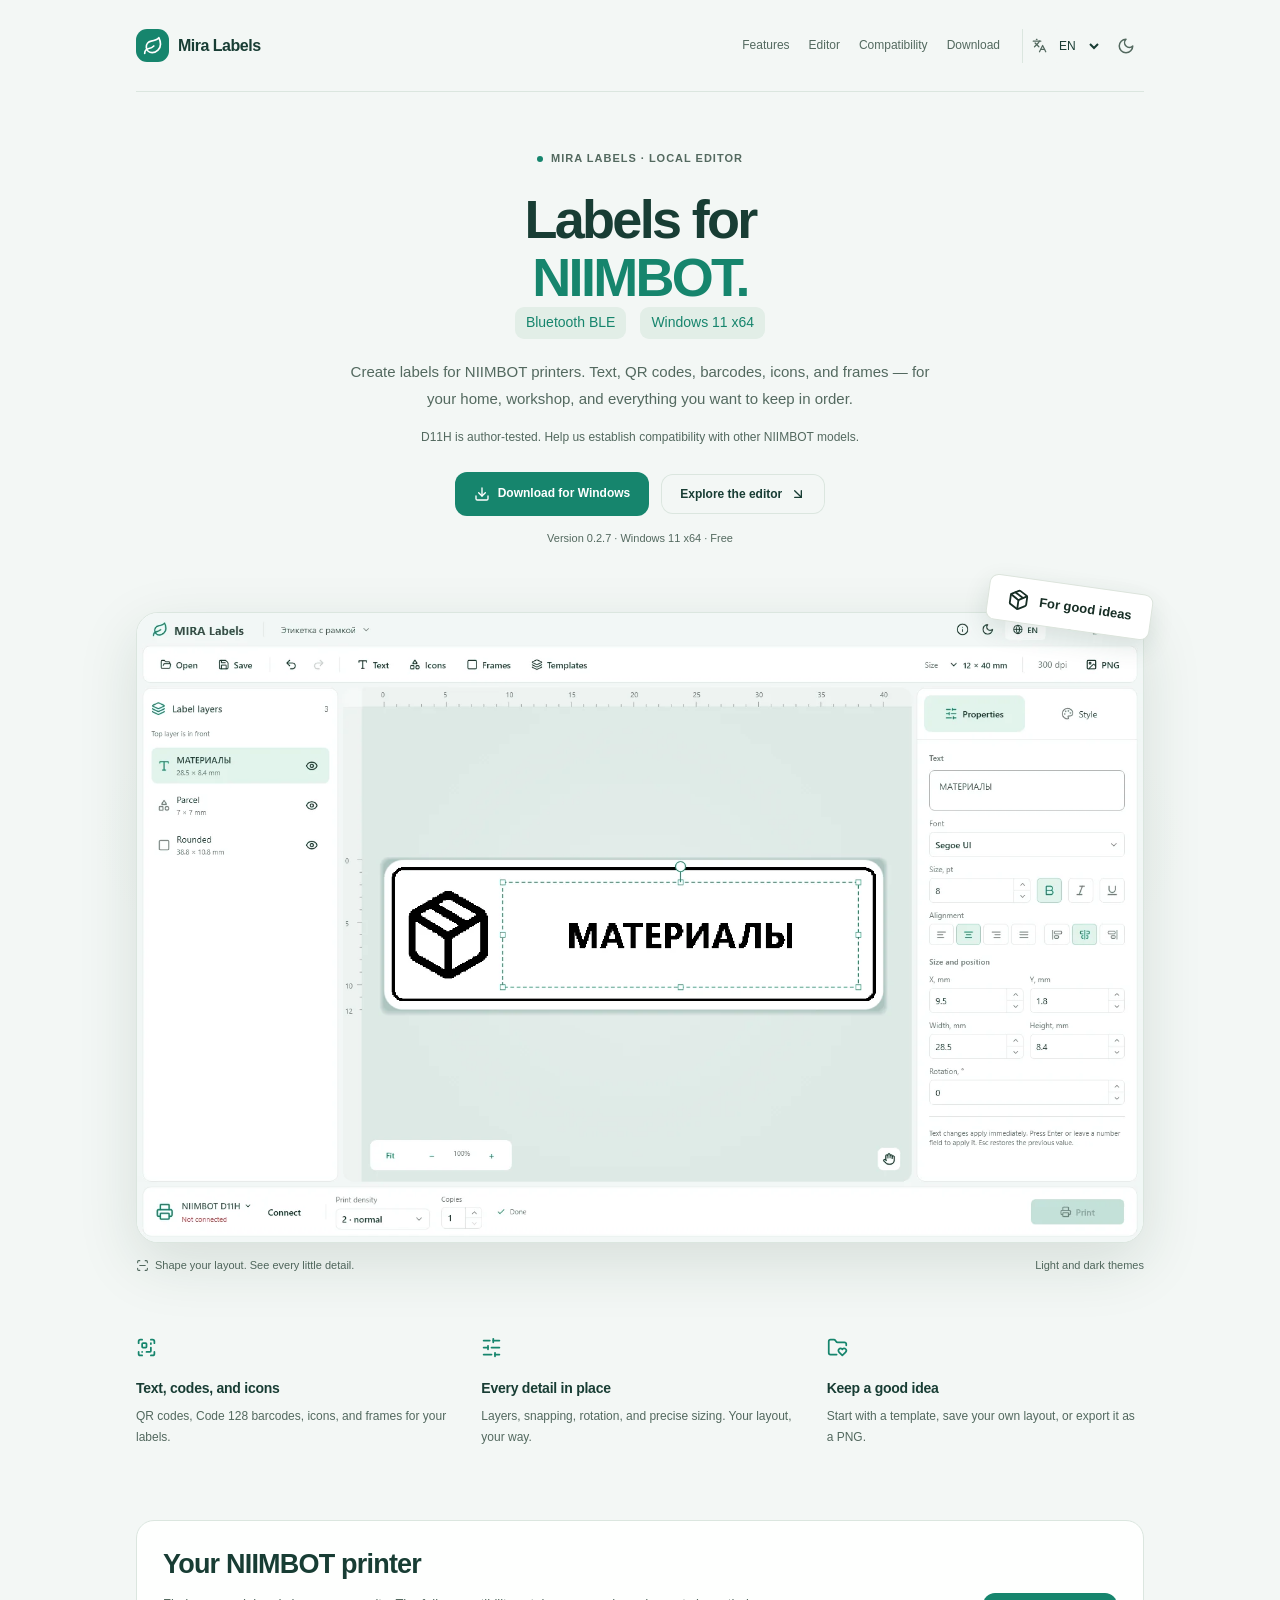
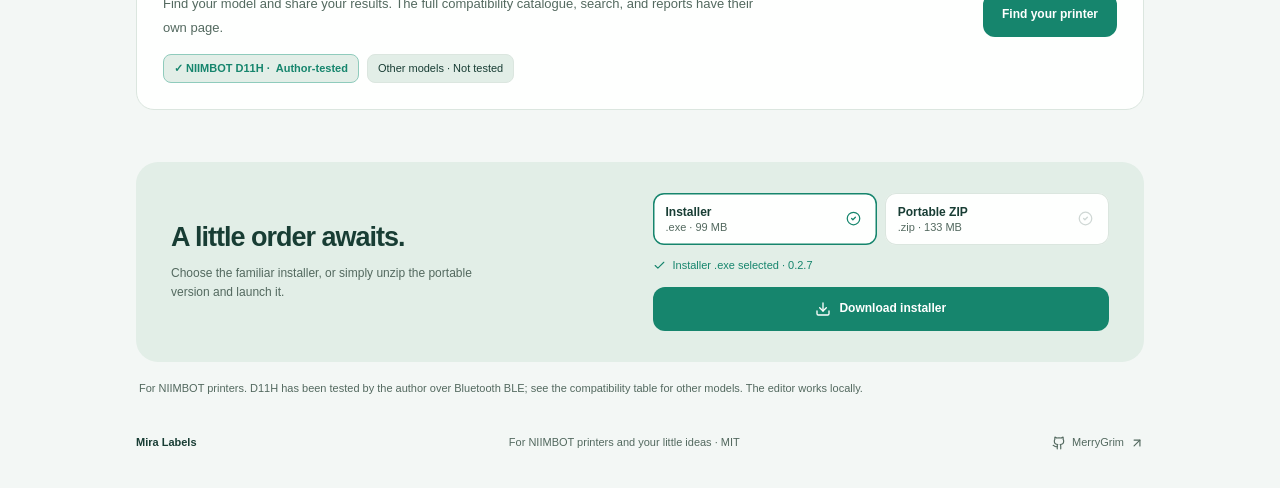
==== commit 4b09f917: "Add searchable compatibility catalog matching all 89 app models" ====
--- a/index.html
+++ b/index.html
@@ -12,10 +12,10 @@
   <link rel="icon" type="image/svg+xml" href="assets/favicon.svg">
   <script src="assets/preferences.js"></script>
   <link rel="stylesheet" href="assets/site.css">
-  <link rel="stylesheet" href="assets/compatibility.css">
-  <script src="assets/registry.js" defer></script>
-  <script src="assets/community.js" defer></script>
-  <script src="assets/site.js" defer></script>
+  <link rel="stylesheet" href="assets/compatibility.css?v=catalog-20261018">
+  <script src="assets/registry.js?v=catalog-20261018" defer></script>
+  <script src="assets/community.js?v=catalog-20261018" defer></script>
+  <script src="assets/site.js?v=catalog-20261018" defer></script>
 </head>
 <body>
 <div id="mira-label-landing">
@@ -36,7 +36,7 @@
   <path d="M11 20A7 7 0 0 1 9.8 6.1C15.5 5 17 4.48 19 2c1 2 2 4.18 2 8 0 5.5-4.78 10-10 10Z" />
   <path d="M2 21c0-3 1.85-5.36 5.08-6C9.5 14.52 12 13 13 12" />
 </svg></span><span data-i18n="brand">Мира Этикетки</span></a>
-          <nav class="ml-links" aria-label="Навигация"><a href="#features" data-scroll="features" data-i18n="navFeatures">Возможности</a><a href="#editor" data-scroll="editor" data-i18n="navEditor">Редактор</a><a href="#compatibility" data-scroll="compatibility" data-i18n="navCompatibility">Совместимость</a><a href="#download" data-scroll="download" data-i18n="navDownload">Скачать</a></nav>
+          <nav class="ml-links" aria-label="Навигация"><a href="#features" data-scroll="features" data-i18n="navFeatures">Возможности</a><a href="#editor" data-scroll="editor" data-i18n="navEditor">Редактор</a><a href="compatibility.html" data-i18n="navCompatibility">Совместимость</a><a href="#download" data-scroll="download" data-i18n="navDownload">Скачать</a></nav>
           <div class="ml-nav-controls"><label class="ml-language"><svg aria-hidden="true" focusable="false"
   xmlns="http://www.w3.org/2000/svg"
   width="24"
@@ -198,12 +198,9 @@
   <path d="M13.9 17.45c-1.2-1.2-1.14-2.8-.2-3.73a2.43 2.43 0 0 1 3.44 0l.36.34.34-.34a2.43 2.43 0 0 1 3.45-.01c.95.95 1 2.53-.2 3.74L17.5 21Z" />
 </svg><h2 data-i18n="feature3Title">Сохраните хорошую идею</h2><p data-i18n="feature3Body">Начните с шаблона, сохраните свой макет или экспортируйте его в PNG.</p></article>
           </section>
-          <section id="compatibility" class="ml-community ml-scroll-target" aria-labelledby="compatibility-title">
-            <div class="ml-community-heading"><div><h2 id="compatibility-title" data-i18n="communityTitle">Как печатает ваш NIIMBOT?</h2><p data-i18n="communityIntro">Здесь собираются рассмотренные отчёты пользователей. Успех относится к указанным версии приложения, прошивке, подключению и бумаге — его нельзя переносить на все принтеры.</p></div><a class="ml-button ml-report-button" data-report-link href="https://github.com/MerryGrim/MiraLabel/issues/new?template=report-ru.yml" target="_blank" rel="noopener noreferrer" data-i18n="reportButton">Сообщить о проверке</a></div>
-            <div class="ml-registry-summary" data-registry-summary></div>
-            <div class="ml-registry-list" data-registry-list aria-live="polite"><article class="ml-scope-card"><div class="ml-scope-heading"><h3>NIIMBOT D11H · Bluetooth BLE</h3><div class="ml-scope-badges"><span class="ml-badge" data-status="owner-verified">✓ Проверено автором</span><span class="ml-badge">Нет отчётов для этой версии</span></div></div><p class="ml-registry-empty">Публичных проверенных отчётов для текущей версии пока нет.</p></article></div>
-            <p class="ml-local-baseline" data-i18n="baseline">D11H — проверено автором. Реальная печать подтверждена; зафиксированная конфигурация: Мира Этикетки 0.1.1, прошивка 4.28, Bluetooth BLE. Эта отметка модели не входит в число публичных отчётов и не означает отдельную проверку каждой новой сборки.</p>
-            <div class="ml-community-notes"><div><h3 data-i18n="otherModelsTitle">Другие модели NIIMBOT</h3><p data-i18n="otherModelsBody">Совместимость пока не подтверждена. Модели из каталога NIIMBOT получают отдельные статусы по результатам проверок. Наличие модели в каталоге не означает готовую поддержку печати.</p><p class="ml-community-privacy" data-i18n="reviewNote">Новые Issues не меняют статус автоматически. Автор проверяет данные и добавляет их в реестр. Сообщение об успехе — ещё не обещание совместимости.</p><p class="ml-community-privacy" data-i18n="countExplanation">Результаты считают уникальных участников в точной конфигурации. Один участник может сообщить разные исходы; ошибки и частичные результаты сохраняются.</p></div><div><h3 data-i18n="howReportTitle">Проверили? Расскажите о результате.</h3><ol><li data-i18n="reportStep1">В приложении откройте проверку печати. Подтвердите одну тестовую этикетку на подходящей бумаге.</li><li data-i18n="reportStep2">Отметьте, что получилось: целая этикетка, текст без обрезки и сканирование QR. Можно выбрать «не проверено».</li><li data-i18n="reportStep3">Нажмите «Открыть форму GitHub»: данные появятся автоматически. Проверьте и отправьте отчёт. Фото необязательно.</li></ol><p class="ml-community-privacy" data-i18n="reportPrivacy">Форма открывается на GitHub. Отчёт станет публичным после вашей отправки. Не добавляйте серийный номер, Bluetooth-адрес, имена, пути к файлам или личные этикетки.</p></div></div>
+          <section id="compatibility" class="ml-compatibility-teaser ml-scroll-target" aria-labelledby="compatibility-title">
+            <div><h2 id="compatibility-title" data-i18n="compatibilityShortTitle">Ваш принтер NIIMBOT</h2><p data-i18n="compatibilityShortBody">Найдите свою модель в каталоге совместимости и поделитесь результатом. Полный список, поиск и отчёты — на отдельной странице.</p><div class="ml-compatibility-summary"><span class="ml-badge" data-status="owner-verified" data-owner-model-badge>✓ NIIMBOT D11H · <span data-i18n="ownerVerified">Проверено автором</span></span><span class="ml-badge" data-i18n="compatibilityOtherModels">Остальные модели · Не проверено</span></div></div>
+            <a class="ml-button ml-report-button" href="compatibility.html" data-i18n="compatibilityOpen">Найти свой принтер</a>
           </section>
           <section id="download" class="ml-download ml-scroll-target" aria-label="Скачать приложение" data-i18n-aria="downloadSection">
             <div><h2 data-i18n="downloadTitle">Порядок ждёт.</h2><p data-i18n="downloadBody">Выберите привычную установку или версию, которую достаточно распаковать и запустить.</p></div>
--- a/assets/compatibility.css
+++ b/assets/compatibility.css
@@ -43,12 +43,19 @@
 #mira-label-landing .ml-community-notes ol {padding-left:20px;margin:0;display:grid;gap:6px;font-size:12px;line-height:1.8;color:var(--ml-muted)}
 #mira-label-landing .ml-community-privacy {margin-top:14px!important}
 #mira-label-landing .ml-registry-error {padding:18px;border:1px solid var(--ml-line);border-radius:12px;color:var(--ml-muted)}
+#mira-label-landing .ml-compatibility-teaser {display:flex;align-items:center;justify-content:space-between;gap:28px;margin:12px 0 52px;padding:26px;border:1px solid var(--ml-line);border-radius:18px;background:var(--ml-surface)}
+#mira-label-landing .ml-compatibility-teaser h2 {font-size:27px;line-height:1.3;letter-spacing:-.8px;margin-bottom:10px}
+#mira-label-landing .ml-compatibility-teaser p {font-size:13px;line-height:1.8;color:var(--ml-muted);max-width:600px}
+#mira-label-landing .ml-compatibility-summary {display:flex;flex-wrap:wrap;gap:8px;margin-top:15px}
+#mira-label-landing .ml-compatibility-summary [hidden] {display:none}
 @media(max-width:820px) {
   #mira-label-landing .ml-community-heading {display:block}
   #mira-label-landing .ml-report-button {margin-top:17px}
   #mira-label-landing .ml-scope-details {grid-template-columns:repeat(3,minmax(0,1fr))}
 }
 @media(max-width:600px) {
+  #mira-label-landing .ml-compatibility-teaser {align-items:flex-start;flex-direction:column;gap:20px;padding:20px;margin-bottom:35px}
+  #mira-label-landing .ml-compatibility-teaser h2 {font-size:24px}
   #mira-label-landing .ml-product-line {gap:10px;margin-top:21px}
   #mira-label-landing .ml-product-line strong {font-size:27px}
   #mira-label-landing .ml-product-line span {font-size:12px;padding:6px 9px}
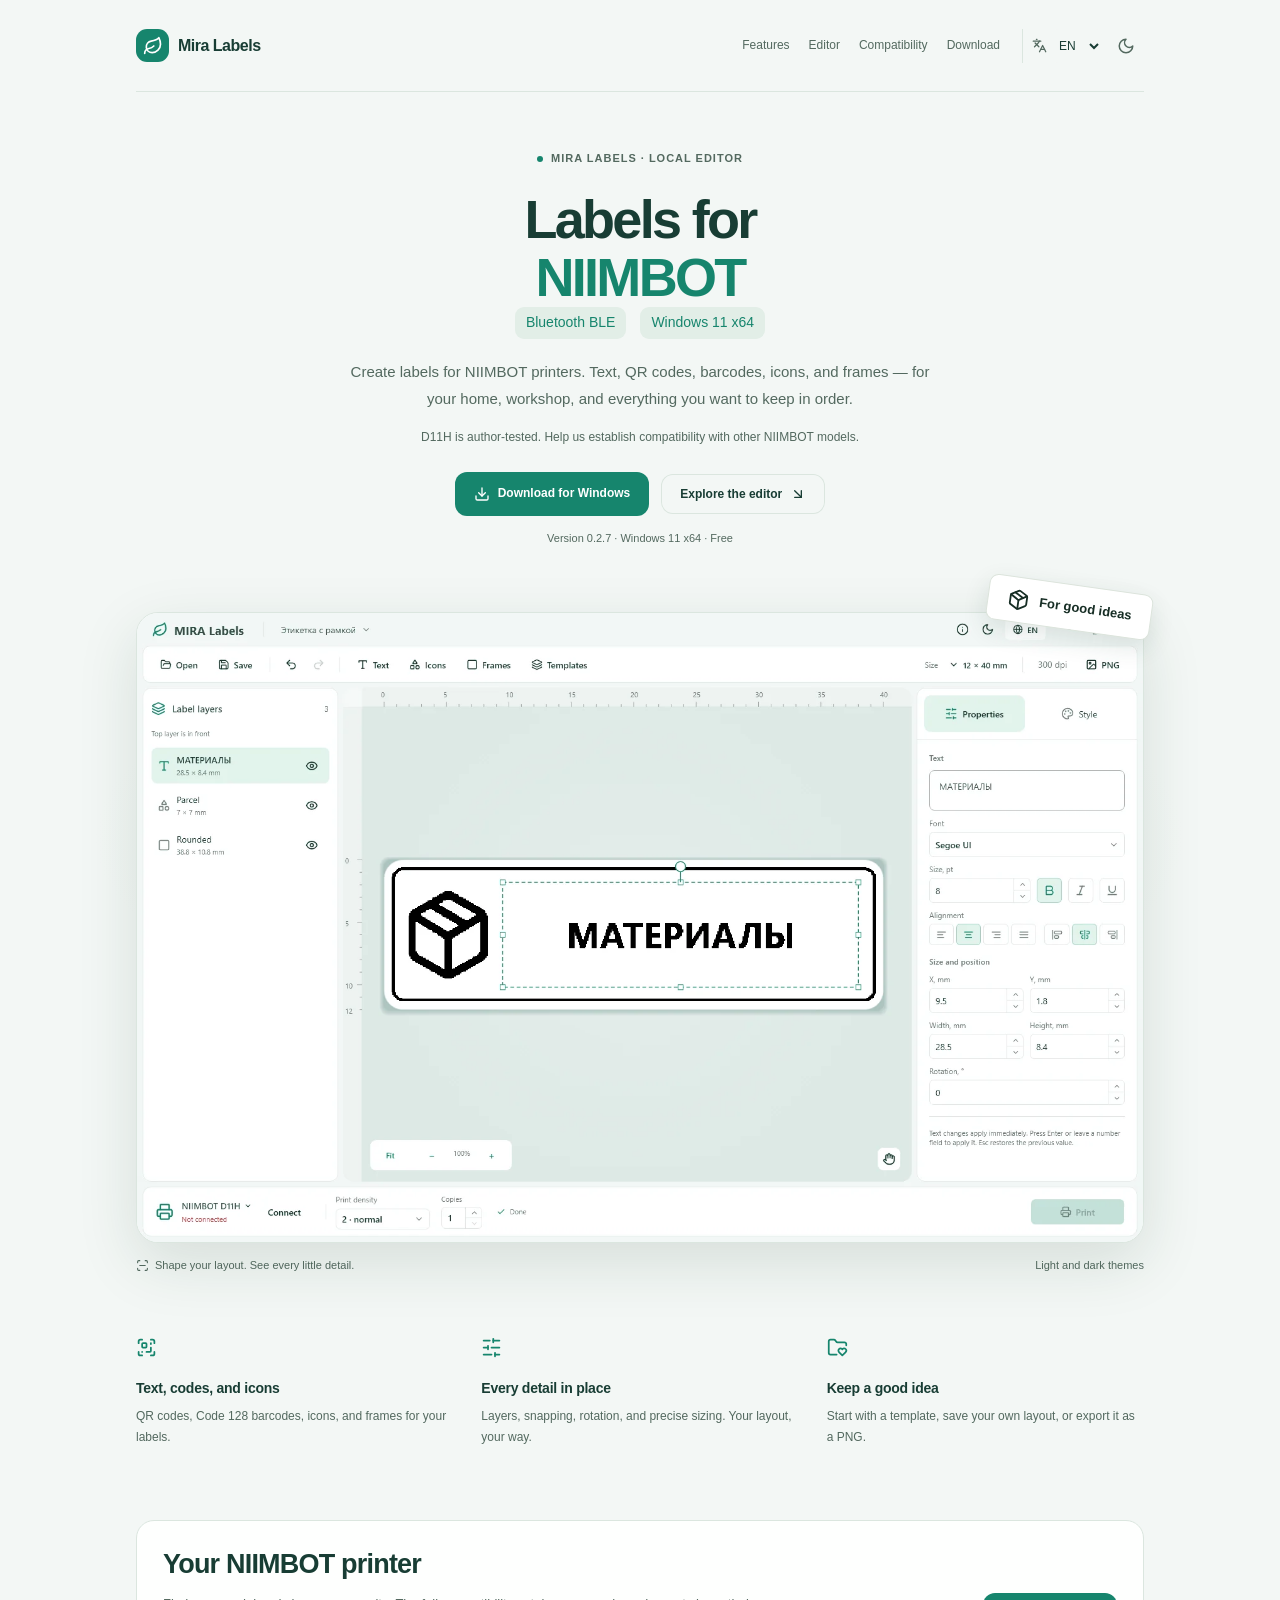
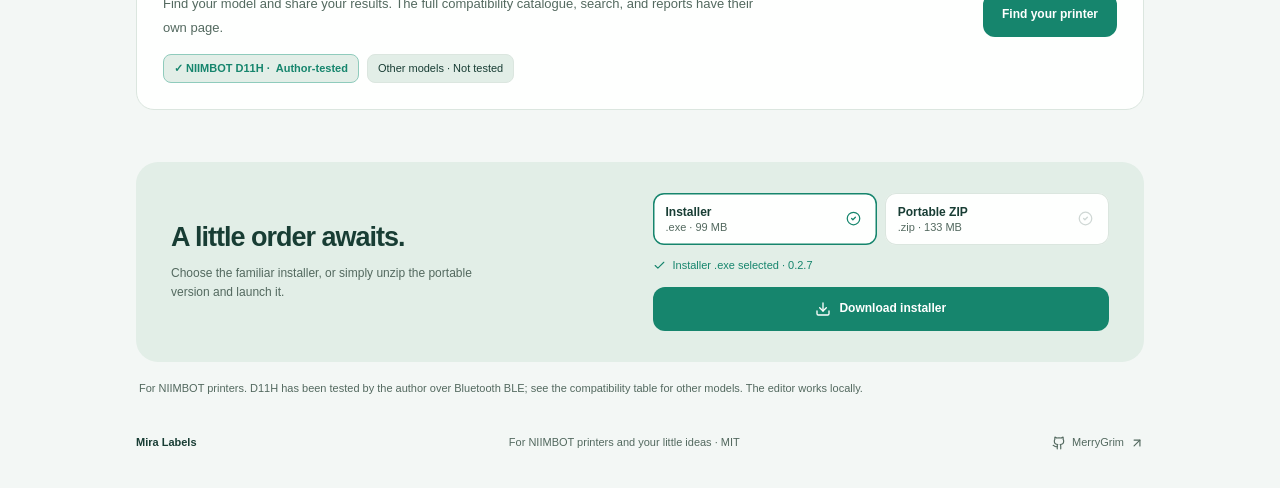
==== commit 89670a66: "Accept app catalog links and simplify landing navigation text" ====
--- a/index.html
+++ b/index.html
@@ -71,7 +71,7 @@
         <main id="main">
           <div id="top" class="ml-hero-a ml-scroll-target">
             <div class="ml-kicker"><span class="ml-dot"></span><span data-i18n="kicker">Мира Этикетки · локальный редактор</span></div>
-            <h1 class="ml-title"><span data-i18n="heroA1">Этикетки для</span><br><span class="ml-accent" data-i18n="heroA2">NIIMBOT.</span></h1>
+            <h1 class="ml-title"><span data-i18n="heroA1">Этикетки для</span><br><span class="ml-accent" data-i18n="heroA2">NIIMBOT</span></h1>
             <p class="ml-product-line"><span>Bluetooth BLE</span><span>Windows 11 x64</span></p>
             <p class="ml-lede" data-i18n="introA">Создавайте этикетки для принтеров NIIMBOT. Текст, QR, штрихкоды, иконки и рамки — для дома, мастерской и всего, что хочется разложить по местам.</p>
             <p class="ml-hero-scope" data-i18n="heroScope">D11H проверен автором. Совместимость других моделей NIIMBOT проверяем вместе.</p>
